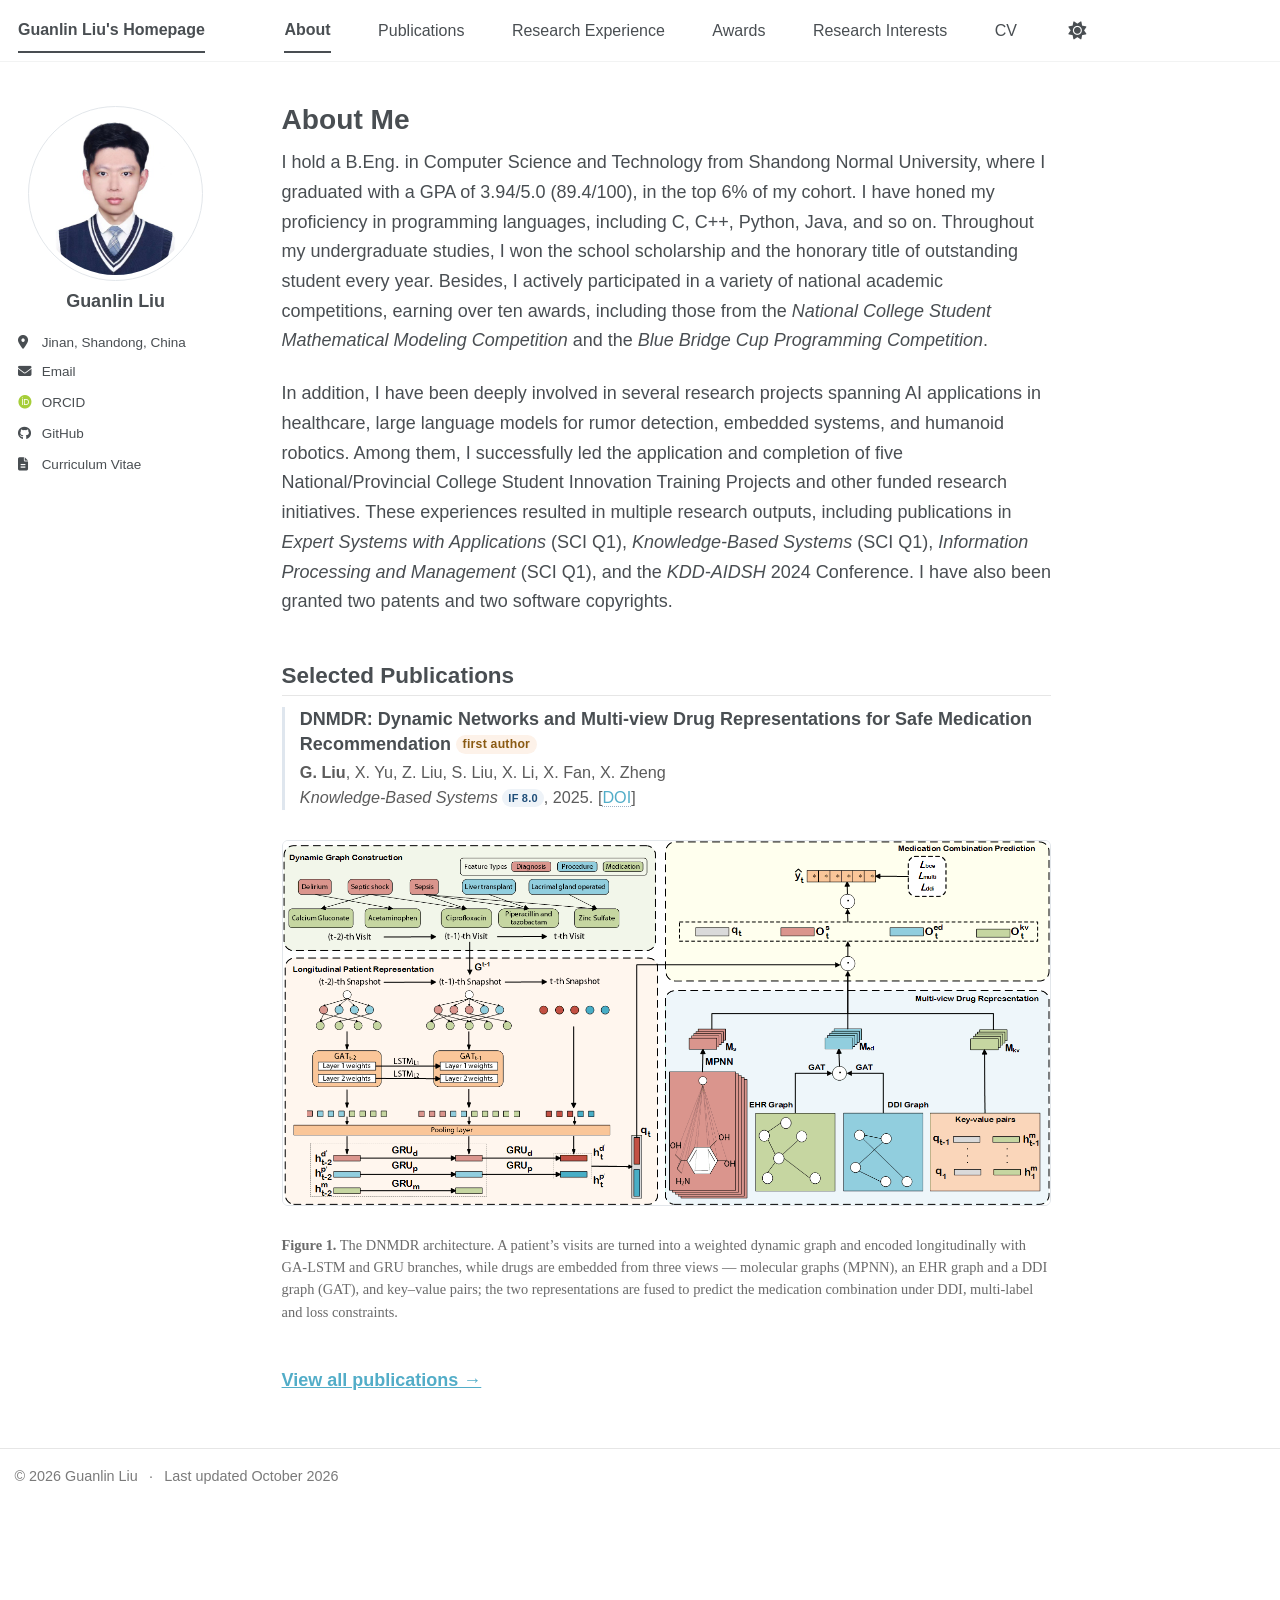
==== index.html @ dd977eb1 "Rebuild the research experience entries with a barred header, a model figure and a description" ====
<!DOCTYPE html>
<html lang="en" class="no-js">
<head>
<meta charset="utf-8">
<title>About Me</title>
<meta name="description" content="Guanlin Liu - machine learning for electronic health records and EEG-based brain-computer interfaces.">
<meta name="viewport" content="width=device-width, initial-scale=1.0">
<link rel="canonical" href="https://liuguanlin818.github.io/">
<meta property="og:locale" content="en-US">
<meta property="og:site_name" content="Guanlin Liu&#x27;s Homepage">
<meta property="og:title" content="About Me">
<meta property="og:url" content="https://liuguanlin818.github.io/">
<meta property="og:type" content="website">
<script>document.documentElement.className = document.documentElement.className.replace(/\bno-js\b/g, '') + ' js ';</script>
<link rel="stylesheet" href="assets/css/main.css">
<link rel="stylesheet" href="assets/css/fontawesome.css">
<link rel="stylesheet" href="assets/css/custom.css?v=1791995353">
<link rel="icon" href="images/favicon.svg" type="image/svg+xml">
</head>
<body>
<div class="masthead">
  <div class="masthead__inner-wrap">
    <div class="masthead__menu">
      <nav id="site-nav" class="greedy-nav">
        <button><span class="navicon"></span></button>
        <ul class="visible-links">
  <li class="masthead__menu-item masthead__menu-item--lg persist selected"><a href="index.html">Guanlin Liu&#x27;s Homepage</a></li>
  <li class="masthead__menu-item selected"><a href="index.html">About</a></li>
  <li class="masthead__menu-item"><a href="publications/index.html">Publications</a></li>
  <li class="masthead__menu-item"><a href="research/index.html">Research Experience</a></li>
  <li class="masthead__menu-item"><a href="awards/index.html">Awards</a></li>
  <li class="masthead__menu-item"><a href="research-interests/index.html">Research Interests</a></li>
  <li class="masthead__menu-item"><a href="cv/index.html">CV</a></li>
  <li id="theme-toggle" class="masthead__menu-item persist tail"><a role="button" aria-labelledby="theme-icon"><i id="theme-icon" class="fa-solid fa-sun" aria-hidden="true" title="toggle theme"></i></a></li>
        </ul>
        <ul class="hidden-links hidden"></ul>
      </nav>
    </div>
  </div>
</div>
<div id="main" role="main">
  <div class="sidebar sticky">
    <div itemscope itemtype="http://schema.org/Person">
      <div class="author__avatar">
        <img src="images/profile.jpg" class="author__avatar avatar--circle" alt="Guanlin Liu" fetchpriority="high" />
      </div>
      <div class="author__content">
        <h3 class="author__name">Guanlin Liu</h3>
        <p class="author__bio"></p>
      </div>
      <div class="author__urls-wrapper">
        <button class="btn btn--inverse">Contact</button>
        <ul class="author__urls social-icons">
          <li class="author__desktop"><i class="fas fa-fw fa-location-dot icon-pad-right" aria-hidden="true"></i>Jinan, Shandong, China</li>
          <li><a href="mailto:liuguanlin0@163.com"><i class="fas fa-fw fa-envelope icon-pad-right" aria-hidden="true"></i>Email</a></li>
          <li><a href="https://orcid.org/0009-0001-2721-5912"><i class="fab fa-fw fa-orcid icon-pad-right" aria-hidden="true"></i>ORCID</a></li>
          <li><a href="https://github.com/Liuguanlin818"><i class="fab fa-fw fa-github icon-pad-right" aria-hidden="true"></i>GitHub</a></li>
          <li><a href="cv/index.html"><i class="fas fa-fw fa-file-lines icon-pad-right" aria-hidden="true"></i>Curriculum Vitae</a></li>
        </ul>
      </div>
    </div>
  </div>
  <article class="page" itemscope itemtype="http://schema.org/CreativeWork">
    <meta itemprop="headline" content="About Me">
    <div class="page__inner-wrap">
      <header>
        <h1 class="page__title" itemprop="headline">About Me</h1>
      </header>
      <section class="page__content" itemprop="text">
<p>I hold a B.Eng. in Computer Science and Technology from Shandong Normal University, where I
graduated with a GPA of 3.94/5.0 (89.4/100), in the top 6% of my cohort. I have honed my proficiency
in programming languages, including C, C++, Python, Java, and so on. Throughout my undergraduate
studies, I won the school scholarship and the honorary title of outstanding student every year.
Besides, I actively participated in a variety of national academic competitions, earning over ten awards,
including those from the <em>National College Student Mathematical Modeling Competition</em> and the
<em>Blue Bridge Cup Programming Competition</em>.</p>

<p>In addition, I have been deeply involved in several research projects spanning AI applications
in healthcare, large language models for rumor detection, embedded systems, and humanoid robotics.
Among them, I successfully led the application and completion of five National/Provincial College
Student Innovation Training Projects and other funded research initiatives. These experiences resulted
in multiple research outputs, including publications in <em>Expert Systems with Applications</em> (SCI Q1),
<em>Knowledge-Based Systems</em> (SCI Q1), <em>Information Processing and Management</em> (SCI Q1), and
the <em>KDD-AIDSH</em> 2024 Conference. I have also been granted two patents and two software copyrights.</p>

<h2>Selected Publications</h2>
<div class="pub">
  <div class="pub__body">
    <div class="pub__title">DNMDR: Dynamic Networks and Multi-view Drug Representations for Safe Medication Recommendation <span class="badge-pill badge-pill--alt">first author</span></div>
    <div class="pub__authors"><strong>G. Liu</strong>, X. Yu, Z. Liu, S. Liu, X. Li, X. Fan, X. Zheng</div>
    <div class="pub__venue"><em>Knowledge-Based Systems</em> <span class="badge-pill">IF 8.0</span>, 2025. <span class="pub__links">[<a href="https://doi.org/10.1016/j.knosys.2025.114327">DOI</a>]</span></div>
  </div>
</div>
<figure class="pub-figure">
  <img src="images/DNMDR_model.png" alt="The DNMDR architecture: dynamic graph construction, longitudinal patient representation, multi-view drug representation and medication combination prediction" loading="lazy" />
  <figcaption><strong>Figure 1.</strong> The DNMDR architecture. A patient&rsquo;s visits are turned
  into a weighted dynamic graph and encoded longitudinally with GA-LSTM and GRU branches, while drugs
  are embedded from three views &mdash; molecular graphs (MPNN), an EHR graph and a DDI graph (GAT),
  and key&ndash;value pairs; the two representations are fused to predict the medication combination
  under DDI, multi-label and loss constraints.</figcaption>
</figure>

<p class="view-all"><a href="publications/index.html">View all publications &rarr;</a></p>

      </section>
    </div>
  </article>
</div>
<footer class="site-footer">
  <div class="site-footer__inner">
    <span>&copy; 2026 Guanlin Liu</span>
    <span class="site-footer__sep">&middot;</span>
    <span>Last updated October 2026</span>
  </div>
</footer>
<script>
/* Day / night toggle. The dark palette lives in main.css behind
   html[data-theme=dark]; this only flips the attribute and remembers the choice,
   mirroring what academicpages' main.min.js does (rewritten without jQuery). */
(function () {
  var KEY = 'theme';
  var mq = window.matchMedia ? window.matchMedia('(prefers-color-scheme: dark)') : null;

  function preferred() {
    var v = null;
    try { v = localStorage.getItem(KEY); } catch (e) {}
    if (v === 'dark' || v === 'light') { return v; }
    return (mq && mq.matches) ? 'dark' : 'light';
  }

  function apply(mode) {
    var dark = mode === 'dark';
    var root = document.documentElement;
    if (dark) { root.setAttribute('data-theme', 'dark'); }
    else { root.removeAttribute('data-theme'); }
    var icon = document.getElementById('theme-icon');
    if (icon) {
      icon.classList.toggle('fa-sun', !dark);
      icon.classList.toggle('fa-moon', dark);
    }
  }

  apply(preferred());

  var toggle = document.getElementById('theme-toggle');
  if (toggle) {
    toggle.addEventListener('click', function (e) {
      e.preventDefault();
      var next = document.documentElement.getAttribute('data-theme') === 'dark'
        ? 'light' : 'dark';
      try { localStorage.setItem(KEY, next); } catch (e) {}
      apply(next);
    });
  }
})();
</script>
</body>
</html>
---- assets/css/main.css ----
﻿:root{--global-base-color: #2f7f93;--global-bg-color: #fff;--global-footer-bg-color: #f2f3f3;--global-border-color: rgb(94.7843137255%, 95.0980392157%, 95.3333333333%);--global-dark-border-color: #bdc1c4;--global-code-background-color: #fafafa;--global-code-text-color: rgb(19.137254902%, 20.3921568627%, 21.3333333333%);--global-fig-caption-color: mix(#fff, rgb(28.7058823529%, 30.5882352941%, 32%), 25%);--global-link-color: #52adc8;--global-link-color-hover: mix(#000, #2f7f93, 25%);--global-link-color-visited: mix(#fff, #2f7f93, 25%);--global-masthead-link-color: rgb(28.7058823529%, 30.5882352941%, 32%);--global-masthead-link-color-hover: mix(#000, #7a8288, 25%);--global-text-color: rgb(28.7058823529%, 30.5882352941%, 32%);--global-text-color-light: rgb(73.9215686275%, 75.4901960784%, 76.6666666667%);--global-thead-color: rgb(94.7843137255%, 95.0980392157%, 95.3333333333%)}html[data-theme=dark]{--global-base-color: #0ea1c5;--global-bg-color: #474747;--global-footer-bg-color: #474747;--global-border-color: rgb(73.9215686275%, 75.4901960784%, 76.6666666667%);--global-dark-border-color: rgb(85.568627451%, 85.568627451%, 85.568627451%);--global-code-background-color: #fafafa;--global-code-text-color: rgb(19.137254902%, 20.3921568627%, 21.3333333333%);--global-fig-caption-color: rgb(73.9215686275%, 75.4901960784%, 76.6666666667%);--global-link-color: #0ea1c5;--global-link-color-hover: rgb(4.1176470588%, 47.3529411765%, 57.9411764706%);--global-link-color-visited: rgb(29.1176470588%, 72.3529411765%, 82.9411764706%);--global-masthead-link-color: #ffffff;--global-masthead-link-color-hover: #0ea1c5;--global-text-color: #ffffff;--global-text-color-light: #f3f3f3;--global-thead-color: rgb(92.7843137255%, 92.7843137255%, 92.7843137255%)}a:focus{outline:thin dotted #f89406;outline:5px auto #f89406;outline-offset:-2px}*,*:before,*:after{-moz-box-sizing:border-box;-webkit-box-sizing:border-box;box-sizing:border-box}html{box-sizing:border-box;background-color:var(--global-bg-color);font-size:16px}@media(min-width: 48em){html{font-size:18px}}html{-webkit-text-size-adjust:100%;-ms-text-size-adjust:100%}body{margin:0}::-moz-selection{color:#fff;background:#000}::selection{color:#fff;background:#000}article,aside,details,figcaption,figure,footer,header,hgroup,main,nav,section{display:block}audio,canvas,video{display:inline-block;*display:inline;*zoom:1}audio:not([controls]){display:none}a{color:var(--global-link-color)}a:hover,a:active{outline:0}sub,sup{position:relative;font-size:75%;line-height:0;vertical-align:baseline}sup{top:-0.5em}sub{bottom:-0.25em}img{max-width:100%;width:auto\9 ;height:auto;vertical-align:middle;border:0;-ms-interpolation-mode:bicubic}#map_canvas img,.google-maps img{max-width:none}button,input,select,textarea{margin:0;font-size:100%;vertical-align:middle}button,input{*overflow:visible;line-height:normal}button::-moz-focus-inner,input::-moz-focus-inner{padding:0;border:0}button,html input[type=button],input[type=reset],input[type=submit]{-webkit-appearance:button;cursor:pointer}label,select,button,input[type=button],input[type=reset],input[type=submit],input[type=radio],input[type=checkbox]{cursor:pointer}input[type=search]{box-sizing:content-box;-webkit-appearance:textfield}input[type=search]::-webkit-search-decoration,input[type=search]::-webkit-search-cancel-button{-webkit-appearance:none}textarea{overflow:auto;vertical-align:top}html{position:relative;min-height:100%;scroll-behavior:smooth}body{color:var(--global-text-color);background-color:var(--global-bg-color);margin:0;padding:70px 0 0;padding-bottom:9em;font-family:-apple-system,".SFNSText-Regular","San Francisco","Roboto","Segoe UI","Helvetica Neue","Lucida Grande",Arial,sans-serif;line-height:1.5}body.overflow--hidden{overflow:hidden}h1,h2,h3,h4,h5,h6{margin:2em 0 .5em;line-height:1.2;font-family:-apple-system,".SFNSText-Regular","San Francisco","Roboto","Segoe UI","Helvetica Neue","Lucida Grande",Arial,sans-serif;font-weight:bold}h1{margin-top:0;font-size:1.563em}h2{font-size:1.25em}h3{font-size:1em}h4{font-size:.75em}h5{font-size:.75em}h6{font-size:.75em}small,.small{font-size:.75em}p{margin-bottom:1.3em}u,ins{text-decoration:none;border-bottom:1px solid var(--global-text-color)}u a,ins a{color:inherit}del a{color:inherit}p,pre,blockquote,ul,ol,dl,figure,table,fieldset{orphans:3;widows:3}abbr[title],abbr[data-original-title]{text-decoration:none;cursor:help;border-bottom:1px dotted var(--global-text-color)}blockquote{margin:2em 1em 2em 0;padding-left:1em;padding-right:1em;font-style:italic;border-left:.25em solid var(--global-border-color)}blockquote cite{font-style:italic}blockquote cite:before{content:"—";padding-right:5px}a:hover,a:active{outline:0}tt,code,kbd,samp,pre{font-family:Monaco,Consolas,"Lucida Console",monospace}pre{overflow-x:auto}a>code,figcaption>code,li>code,p>code,td>code{color:var(--global-code-text-color);padding-top:.1rem;padding-bottom:.1rem;font-size:.75em;background:var(--global-code-background-color);border:1px solid var(--global-thead-color);border-radius:4px;box-shadow:0 1px 1px rgba(0,0,0,.125)}a>code:before,a>code:after,figcaption>code:before,figcaption>code:after,li>code:before,li>code:after,p>code:before,p>code:after,td>code:before,td>code:after{letter-spacing:-0.2em;content:" "}a>code{color:inherit}pre>code{color:var(--global-code-text-color)}hr{display:block;margin:1em 0;border:0;border-top:1px solid var(--global-border-color)}ul li,ol li{margin-bottom:.5em}li ul,li ol{margin-top:.5em}figure{display:-webkit-box;display:flex;-webkit-box-pack:justify;justify-content:space-between;-webkit-box-align:start;align-items:flex-start;flex-wrap:wrap;margin:2em 0}figure img,figure iframe,figure .fluid-width-video-wrapper{margin-bottom:1em}figure img{width:100%;border-radius:4px;-webkit-transition:all .2s ease-in-out;transition:all .2s ease-in-out}figure>a{display:block}@media(min-width: 37.5em){figure.half>a,figure.half>img{width:calc(50% - .5em)}}figure.half figcaption{width:100%}@media(min-width: 37.5em){figure.third>a,figure.third>img{width:calc(33.3333% - .5em)}}figure.third figcaption{width:100%}figcaption{margin-bottom:.5em;color:var(--global-fig-caption-color);font-family:Georgia,Times,serif;font-size:.75em}figcaption a{color:inherit;text-decoration:none;border-bottom:1px solid var(--global-border-color);-webkit-transition:all .2s ease-in-out;transition:all .2s ease-in-out}figcaption a:hover{color:#000;border-bottom-color:#000}svg:not(:root){overflow:hidden}nav ul{margin:0;padding:0}nav li{list-style:none}nav a{text-decoration:none}nav ul li,nav ol li{margin-bottom:0}nav li ul,nav li ol{margin-top:0}@-webkit-keyframes intro{0%{opacity:0}100%{opacity:1}}@keyframes intro{0%{opacity:0}100%{opacity:1}}b,i,strong,em,blockquote,p,q,span,figure,img,h1,h2,header,input,a,tr,td,form button,input[type=submit],.btn,#goog-wm-sb,.highlight,.archive__item-teaser{-webkit-transition:all .2s ease-in-out;transition:all .2s ease-in-out}@media print{.masthead,.toc,.page__share,.page__related,.ads,.page__footer{display:none}}.hidden{display:none;visibility:hidden}.load{display:none}.transparent{opacity:0}.visually-hidden,.screen-reader-text,.screen-reader-text span,.screen-reader-shortcut{position:absolute !important;clip:rect(1px, 1px, 1px, 1px);height:1px !important;width:1px !important;border:0 !important;overflow:hidden}body:hover .visually-hidden a,body:hover .visually-hidden input,body:hover .visually-hidden button{display:none !important}.screen-reader-text:focus,.screen-reader-shortcut:focus{clip:auto !important;height:auto !important;width:auto !important;display:block;font-size:1em;font-weight:bold;padding:15px 23px 14px;background:var(--global-text-color);z-index:100000;text-decoration:none;box-shadow:0 0 2px 2px rgba(0,0,0,.6)}.skip-link{position:fixed;z-index:20;margin:0;font-family:-apple-system,".SFNSText-Regular","San Francisco","Roboto","Segoe UI","Helvetica Neue","Lucida Grande",Arial,sans-serif;white-space:nowrap}.skip-link li{height:0;width:0;list-style:none}.text-left{text-align:left}.text-center{text-align:center}.text-right{text-align:right}.text-justify{text-align:justify}.text-nowrap{white-space:nowrap}.cf{clear:both}.wrapper:after{content:" ";display:block;clear:both}.wrapper{max-width:925px;margin-left:auto;margin-right:auto}.wordwrap{white-space:pre-wrap;white-space:-moz-pre-wrap;white-space:-pre-wrap;white-space:-o-pre-wrap;word-wrap:break-word}.align-left{display:block;margin-left:auto;margin-right:auto}@media(min-width: 37.5em){.align-left{float:left;margin-right:1em}}.align-right{display:block;margin-left:auto;margin-right:auto}@media(min-width: 37.5em){.align-right{float:right;margin-left:1em}}.align-center{display:block;margin-left:auto;margin-right:auto}@media(min-width: 57.8125em){.full{margin-right:-19.4915254237% !important}}.icon{display:inline-block;fill:currentColor;width:1em;height:1.1em;line-height:1;position:relative;top:-0.1em;vertical-align:middle}.icon-pad-right{padding-right:.5em;margin-right:.5em}.social-icons .fa{color:#000}.social-icons .fa-bluesky,.social-icons .fa-bluesky-square{color:#1184fe}.social-icons .fa-behance,.social-icons .fa-behance-square{color:#1769ff}.social-icons .fa-dribbble{color:#ea4c89}.social-icons .fa-facebook,.social-icons .fa-facebook-square{color:#3b5998}.social-icons .fa-flickr{color:#ff0084}.social-icons .fa-foursquare{color:#0072b1}.social-icons .fa-google-plus,.social-icons .fa-google-plus-square{color:#dd4b39}.social-icons .fa-instagram{color:#517fa4}.social-icons .fa-kaggle,.social-icons .fa-kaggle-square{color:#20c0ff}.social-icons .fa-lastfm,.social-icons .fa-lastfm-square{color:#d51007}.social-icons .fa-linkedin,.social-icons .fa-linkedin-square{color:#007bb6}.social-icons .fa-mastodon,.social-icons .fa-mastodon-square{color:#6364ff}.social-icons .ai-orcid,.social-icons .ai-orcid-square{color:#a6ce39}.social-icons .fa-pinterest,.social-icons .fa-pinterest-p,.social-icons .fa-pinterest-square{color:#cb2027}.social-icons .fa-rss,.social-icons .fa-rss-square{color:#fa9b39}.social-icons .fa-soundcloud{color:#f30}.social-icons .fa-stack-exchange,.social-icons .fa-stack-overflow{color:#fe7a15}.social-icons .fa-tumblr,.social-icons .fa-tumblr-square{color:#32506d}.social-icons .fa-twitter,.social-icons .fa-twitter-square{color:#55acee}.social-icons .fa-vimeo,.social-icons .fa-vimeo-square{color:#1ab7ea}.social-icons .fa-vine{color:#00bf8f}.social-icons .fa-youtube,.social-icons .fa-youtube-square,.social-icons .fa-youtube-play{color:#b00}.social-icons .fa-xing,.social-icons .fa-xing-square{color:#006567}.navicon{position:relative;display:inline-block;vertical-align:middle;width:28px;height:4px;background:var(--global-masthead-link-color);margin:auto;-webkit-transition:.3s;transition:.3s}.navicon:before,.navicon:after{content:"";position:absolute;left:0;width:28px;height:4px;background:var(--global-masthead-link-color);-webkit-transition:.3s;transition:.3s}.navicon:before{top:-8px}.navicon:after{bottom:-8px}.close .navicon{background:rgba(0,0,0,0)}.close .navicon:before,.close .navicon:after{-webkit-transform-origin:50% 50%;-ms-transform-origin:50% 50%;transform-origin:50% 50%;top:0;width:28px}.close .navicon:before{-webkit-transform:rotate3d(0, 0, 1, 45deg);transform:rotate3d(0, 0, 1, 45deg)}.close .navicon:after{-webkit-transform:rotate3d(0, 0, 1, -45deg);transform:rotate3d(0, 0, 1, -45deg)}@media(min-width: 57.8125em){.sticky{clear:both}.sticky::after{clear:both;content:"";display:table}.sticky{position:-webkit-sticky;position:sticky;top:2em}.sticky>*{display:block}}.well{min-height:20px;padding:19px;margin-bottom:20px;background-color:#f5f5f5;border:1px solid #e3e3e3;border-radius:4px;box-shadow:inset 0 1px 1px rgba(0,0,0,.05)}.show-modal{overflow:hidden;position:relative}.show-modal:before{position:absolute;content:"";top:0;left:0;width:100%;height:100%;z-index:999;background-color:rgba(255,255,255,.85)}.show-modal .modal{display:block}.modal{display:none;position:fixed;width:300px;top:50%;left:50%;margin-left:-150px;margin-top:-150px;min-height:0;z-index:9999;background:var(--global-text-color);border:1px solid var(--global-border-color);border-radius:4px;box-shadow:0 1px 1px rgba(0,0,0,.125)}.modal__title{margin:0;padding:.5em 1em}.modal__supporting-text{padding:0 1em .5em 1em}.modal__actions{padding:.5em 1em;border-top:1px solid var(--global-border-color)}.footnote{color:var(--global-text-color-light);text-decoration:none}.footnotes{color:var(--global-text-color-light)}.footnotes ol,.footnotes li,.footnotes p{margin-bottom:0;font-size:.75em}a.reversefootnote{color:var(--global-text-color-light);text-decoration:none}a.reversefootnote:hover{text-decoration:underline}.required{color:#ee5f5b;font-weight:bold}table{margin-bottom:1em;width:100%;font-family:-apple-system,".SFNSText-Regular","San Francisco","Roboto","Segoe UI","Helvetica Neue","Lucida Grande",Arial,sans-serif;font-size:.75em;border-collapse:collapse;border:1px solid var(--global-border-color)}table+table{margin-top:1em}thead{background-color:var(--global-border-color);border-bottom:1px solid var(--global-border-color)}th{padding:.5em;font-weight:bold;text-align:left;border-right:1px solid var(--global-border-color)}td{padding:.5em;border-bottom:1px solid var(--global-border-color);border-right:1px solid var(--global-border-color)}tr,td,th{vertical-align:middle}.btn,#goog-wm-sb{display:inline-block;margin-bottom:.25em;padding:.5em 1em;color:#fff !important;font-family:-apple-system,".SFNSText-Regular","San Francisco","Roboto","Segoe UI","Helvetica Neue","Lucida Grande",Arial,sans-serif;font-size:.75em;font-weight:bold;text-align:center;text-decoration:none;background-color:var(--global-base-color);border:0 !important;border-radius:4px;cursor:pointer}.btn:hover,#goog-wm-sb:hover{background-color:#333}.btn .icon,#goog-wm-sb .icon{margin-right:.5em}.btn .icon+.hidden,#goog-wm-sb .icon+.hidden{margin-left:-0.5em}.btn--block{display:block;width:100%}.btn--block+.btn--block{margin-top:.25em}.btn--inverse{color:var(--global-text-color-light) !important;border:1px solid var(--global-border-color) !important;background-color:var(--global-bg-color)}.btn--inverse:hover{color:#fff !important;border-color:var(--global-text-color-light)}.btn--light-outline{border:1px solid #fff !important;background-color:rgba(0,0,0,0)}.btn--info{background-color:#2f7f93}.btn--info:hover{background-color:hsl(192,51.5463917526%,30.431372549%)}.btn--warning{background-color:#f89406}.btn--warning:hover{background-color:rgb(77.8039215686%,46.431372549%,1.8823529412%)}.btn--success{background-color:#62c462}.btn--success:hover{background-color:hsl(120,33.3333333333%,46.1176470588%)}.btn--danger{background-color:#ee5f5b}.btn--danger:hover{background-color:rgb(74.6666666667%,29.8039215686%,28.5490196078%)}.btn--disabled{pointer-events:none;cursor:not-allowed;filter:alpha(opacity=65);box-shadow:none;opacity:.65}.btn--bluesky{background-color:#1184fe}.btn--bluesky:hover{background-color:rgb(5.3333333333%,41.4117647059%,79.6862745098%)}.btn--facebook{background-color:#3b5998}.btn--facebook:hover{background-color:rgb(18.5098039216%,27.9215686275%,47.6862745098%)}.btn--google-plus{background-color:#dd4b39}.btn--google-plus:hover{background-color:rgb(69.3333333333%,23.5294117647%,17.8823529412%)}.btn--linkedin{background-color:#007bb6}.btn--linkedin:hover{background-color:rgb(0%,38.5882352941%,57.0980392157%)}.btn--mastodon{background-color:#6364ff}.btn--mastodon:hover{background-color:rgb(31.0588235294%,31.3725490196%,80%)}.btn--twitter{background-color:#55acee}.btn--twitter:hover{background-color:rgb(26.6666666667%,53.9607843137%,74.6666666667%)}.btn--x-large{font-size:1.25em}.btn--large{font-size:1em}.btn--small{font-size:.6875em}.notice{margin:2em 0 !important;padding:1em;font-family:-apple-system,".SFNSText-Regular","San Francisco","Roboto","Segoe UI","Helvetica Neue","Lucida Grande",Arial,sans-serif;font-size:.75em !important;text-indent:initial;background-color:rgb(94.7843137255%,95.0980392157%,95.3333333333%);border-radius:4px;box-shadow:0 1px 1px rgba(122,130,136,.25);color:var(--global-code-text-color)}.notice h4{margin-top:0 !important;margin-bottom:.75em}.page__content .notice h4{margin-bottom:0;font-size:1em}.notice p:last-child{margin-bottom:0 !important}.notice h4+p{margin-top:0;padding-top:0}.notice a{color:#7a8288}.notice a:hover{color:rgb(28.7058823529%,30.5882352941%,32%)}.notice code{background-color:rgb(97.3921568627%,97.5490196078%,97.6666666667%)}.notice ul:last-child{margin-bottom:0}.notice--primary{margin:2em 0 !important;padding:1em;font-family:-apple-system,".SFNSText-Regular","San Francisco","Roboto","Segoe UI","Helvetica Neue","Lucida Grande",Arial,sans-serif;font-size:.75em !important;text-indent:initial;background-color:rgb(94.7843137255%,95.0980392157%,95.3333333333%);border-radius:4px;box-shadow:0 1px 1px rgba(122,130,136,.25);color:var(--global-code-text-color)}.notice--primary h4{margin-top:0 !important;margin-bottom:.75em}.page__content .notice--primary h4{margin-bottom:0;font-size:1em}.notice--primary p:last-child{margin-bottom:0 !important}.notice--primary h4+p{margin-top:0;padding-top:0}.notice--primary a{color:#7a8288}.notice--primary a:hover{color:rgb(28.7058823529%,30.5882352941%,32%)}.notice--primary code{background-color:rgb(97.3921568627%,97.5490196078%,97.6666666667%)}.notice--primary ul:last-child{margin-bottom:0}.notice--info{margin:2em 0 !important;padding:1em;font-family:-apple-system,".SFNSText-Regular","San Francisco","Roboto","Segoe UI","Helvetica Neue","Lucida Grande",Arial,sans-serif;font-size:.75em !important;text-indent:initial;background-color:hsl(192,31.6455696203%,93.8039215686%);border-radius:4px;box-shadow:0 1px 1px rgba(47,127,147,.25);color:var(--global-code-text-color)}.notice--info h4{margin-top:0 !important;margin-bottom:.75em}.page__content .notice--info h4{margin-bottom:0;font-size:1em}.notice--info p:last-child{margin-bottom:0 !important}.notice--info h4+p{margin-top:0;padding-top:0}.notice--info a{color:#2f7f93}.notice--info a:hover{color:hsl(192,51.5463917526%,22.8235294118%)}.notice--info code{background-color:hsl(192,31.6455696203%,96.9019607843%)}.notice--info ul:last-child{margin-bottom:0}.notice--warning{margin:2em 0 !important;padding:1em;font-family:-apple-system,".SFNSText-Regular","San Francisco","Roboto","Segoe UI","Helvetica Neue","Lucida Grande",Arial,sans-serif;font-size:.75em !important;text-indent:initial;background-color:hsl(35.2066115702,94.53125%,94.9803921569%);border-radius:4px;box-shadow:0 1px 1px rgba(248,148,6,.25);color:var(--global-code-text-color)}.notice--warning h4{margin-top:0 !important;margin-bottom:.75em}.page__content .notice--warning h4{margin-bottom:0;font-size:1em}.notice--warning p:last-child{margin-bottom:0 !important}.notice--warning h4+p{margin-top:0;padding-top:0}.notice--warning a{color:#f89406}.notice--warning a:hover{color:rgb(58.3529411765%,34.8235294118%,1.4117647059%)}.notice--warning code{background-color:hsl(35.2066115702,94.53125%,97.4901960784%)}.notice--warning ul:last-child{margin-bottom:0}.notice--success{margin:2em 0 !important;padding:1em;font-family:-apple-system,".SFNSText-Regular","San Francisco","Roboto","Segoe UI","Helvetica Neue","Lucida Grande",Arial,sans-serif;font-size:.75em !important;text-indent:initial;background-color:hsl(120,45.3703703704%,95.7647058824%);border-radius:4px;box-shadow:0 1px 1px rgba(98,196,98,.25);color:var(--global-code-text-color)}.notice--success h4{margin-top:0 !important;margin-bottom:.75em}.page__content .notice--success h4{margin-bottom:0;font-size:1em}.notice--success p:last-child{margin-bottom:0 !important}.notice--success h4+p{margin-top:0;padding-top:0}.notice--success a{color:#62c462}.notice--success a:hover{color:hsl(120,33.3333333333%,34.5882352941%)}.notice--success code{background-color:hsl(120,45.3703703704%,97.8823529412%)}.notice--success ul:last-child{margin-bottom:0}.notice--danger{margin:2em 0 !important;padding:1em;font-family:-apple-system,".SFNSText-Regular","San Francisco","Roboto","Segoe UI","Helvetica Neue","Lucida Grande",Arial,sans-serif;font-size:.75em !important;text-indent:initial;background-color:rgb(99.3333333333%,93.7254901961%,93.568627451%);border-radius:4px;box-shadow:0 1px 1px rgba(238,95,91,.25);color:var(--global-code-text-color)}.notice--danger h4{margin-top:0 !important;margin-bottom:.75em}.page__content .notice--danger h4{margin-bottom:0;font-size:1em}.notice--danger p:last-child{margin-bottom:0 !important}.notice--danger h4+p{margin-top:0;padding-top:0}.notice--danger a{color:#ee5f5b}.notice--danger a:hover{color:rgb(56%,22.3529411765%,21.4117647059%)}.notice--danger code{background-color:rgb(99.6666666667%,96.862745098%,96.7843137255%)}.notice--danger ul:last-child{margin-bottom:0}.masthead{position:fixed;background:var(--global-bg-color);height:fit-content;top:0;width:100%;-webkit-animation:intro .3s both;animation:intro .3s both;-webkit-animation-delay:.15s;animation-delay:.15s;z-index:20}.masthead::after{content:"";position:absolute;bottom:0;height:1px;background:var(--global-border-color);width:100%}.masthead__inner-wrap:after{content:" ";display:block;clear:both}.masthead__inner-wrap{max-width:925px;margin-left:auto;margin-right:auto;clear:both}.masthead__inner-wrap::after{clear:both;content:"";display:table}.masthead__inner-wrap{padding:.5em 1em;font-family:-apple-system,".SFNSText-Regular","San Francisco","Roboto","Segoe UI","Helvetica Neue","Lucida Grande",Arial,sans-serif}@media(min-width: 80em){.masthead__inner-wrap{max-width:1280px}}.masthead__inner-wrap nav{z-index:10}.masthead__inner-wrap a{text-decoration:none}.masthead__menu ul{margin:0;padding:0;clear:both;list-style-type:none}.masthead__menu-item{background-color:var(--global-bg-color);display:block;list-style-type:none;white-space:nowrap}.masthead__menu-item--lg{padding-right:2em;font-weight:700}.masthead__menu-item.selected a{color:var(--global-text-color);font-weight:700;border-bottom:2px solid var(--global-text-color);pointer-events:none;cursor:default}.masthead__menu-item.selected a:hover{color:var(--global-text-color);border-bottom:2px solid var(--global-text-color)}.breadcrumbs:after{content:" ";display:block;clear:both}.breadcrumbs{max-width:925px;margin-left:auto;margin-right:auto;clear:both}.breadcrumbs::after{clear:both;content:"";display:table}.breadcrumbs{margin-top:0;margin-bottom:0;padding-left:2em;padding-right:2em;font-family:-apple-system,".SFNSText-Regular","San Francisco","Roboto","Segoe UI","Helvetica Neue","Lucida Grande",Arial,sans-serif;-webkit-animation:intro .3s both;animation:intro .3s both;-webkit-animation-delay:.3s;animation-delay:.3s}@media(min-width: 57.8125em){.breadcrumbs{padding-left:1em;padding-right:1em}}@media(min-width: 80em){.breadcrumbs{max-width:1280px}}.breadcrumbs ol{padding:0;list-style:none;font-size:.75em}@media(min-width: 57.8125em){.breadcrumbs ol{width:83.0508474576%;float:right;margin-right:0}}@media(min-width: 80em){.breadcrumbs ol{padding-left:4.2372881356%}}.breadcrumbs li{display:inline}.breadcrumbs .current{font-weight:bold}.pagination{clear:both;width:100%;float:left;margin-left:0;margin-right:0;clear:both}.pagination::after{clear:both;content:"";display:table}.pagination{margin-top:1em;padding-top:1em}.pagination ul{margin:0;padding:0;list-style-type:none;font-family:-apple-system,".SFNSText-Regular","San Francisco","Roboto","Segoe UI","Helvetica Neue","Lucida Grande",Arial,sans-serif}.pagination li{display:block;float:left;margin-left:-1px}.pagination li a{margin-bottom:.25em;padding:.5em 1em;font-family:-apple-system,".SFNSText-Regular","San Francisco","Roboto","Segoe UI","Helvetica Neue","Lucida Grande",Arial,sans-serif;font-size:14px;font-weight:bold;line-height:1.5;text-align:center;text-decoration:none;color:var(--global-text-color-light);border:1px solid var(--global-border-color);border-radius:0}.pagination li a:hover{color:var(--global-link-color-hover)}.pagination li a.current{color:#fff;background:var(--global-base-color)}.pagination li a.disabled{color:var(--global-text-color-light);pointer-events:none;cursor:not-allowed}.pagination li:first-child{margin-left:0}.pagination li:first-child a{border-top-left-radius:4px;border-bottom-left-radius:4px}.pagination li:last-child a{border-top-right-radius:4px;border-bottom-right-radius:4px}.pagination--pager{display:block;padding:1em 2em;float:left;width:50%;font-family:-apple-system,".SFNSText-Regular","San Francisco","Roboto","Segoe UI","Helvetica Neue","Lucida Grande",Arial,sans-serif;font-size:1em;font-weight:bold;text-align:center;text-decoration:none;color:var(--global-text-color-light);border:1px solid var(--global-border-color);border-radius:4px}.pagination--pager:hover{color:var(--global-link-color-hover)}.pagination--pager:first-child{border-top-right-radius:0;border-bottom-right-radius:0}.pagination--pager:last-child{margin-left:-1px;border-top-left-radius:0;border-bottom-left-radius:0}.pagination--pager.disabled{color:var(--global-text-color-light);pointer-events:none;cursor:not-allowed}.page__content+.pagination,.page__meta+.pagination,.comment__date+.pagination,.page__share+.pagination,.page__comments+.pagination{margin-top:2em;padding-top:2em;border-top:1px solid var(--global-border-color)}.greedy-nav{position:relative;min-width:250px;background:var(--global-bg-color)}.greedy-nav a{display:block;margin:0 1rem;padding:.5rem 0;color:var(--global-masthead-link-color);text-decoration:none}.greedy-nav a:hover{color:var(--global-masthead-link-color-hover)}.greedy-nav button{position:absolute;height:2.5rem;right:0;padding:0 .5rem;border:0;outline:none;background-color:var(--global-bg-color);color:var(--global-text-color);cursor:pointer;z-index:100}.greedy-nav .visible-links{display:table}.greedy-nav .visible-links li{display:table-cell;vertical-align:middle}.greedy-nav .visible-links li:first-child{font-weight:bold;text-wrap:wrap}.greedy-nav .visible-links li:first-child a{margin-left:0}.greedy-nav .visible-links li:last-child a{margin-right:0}.greedy-nav .visible-links #theme-toggle a{width:25px;display:flex;justify-content:center;cursor:pointer}.greedy-nav .visible-links a{position:relative}.greedy-nav .visible-links a:before{content:"";position:absolute;left:0;bottom:0;height:4px;background:var(--global-border-color);width:100%;-webkit-transition:all .2s ease-in-out;transition:all .2s ease-in-out;-webkit-transform:scaleX(0);-ms-transform:scaleX(0);transform:scaleX(0)}.greedy-nav .visible-links a:hover:before{-webkit-transform:scaleX(1);-ms-transform:scaleX(1);transform:scaleX(1)}.greedy-nav .hidden-links{position:absolute;top:100%;right:0;margin-top:15px;padding:5px;border:1px solid var(--global-border-color);border-radius:4px;background:var(--global-bg-color);box-shadow:0 0 10px rgba(0,0,0,.25)}.greedy-nav .hidden-links a{margin:0;padding:10px 20px;font-size:1em}.greedy-nav .hidden-links a:hover{color:var(--global-masthead-link-color-hover);background:var(--global-border-color)}.greedy-nav .hidden-links:before{content:"";position:absolute;top:-11px;right:10px;width:0;border-style:solid;border-width:0 10px 10px;border-color:var(--global-border-color) rgba(0,0,0,0);display:block;z-index:0}.greedy-nav .hidden-links:after{content:"";position:absolute;top:-10px;right:10px;width:0;border-style:solid;border-width:0 10px 10px;border-color:var(--global-bg-color) rgba(0,0,0,0);display:block;z-index:1}.greedy-nav .hidden-links li{display:block;border-bottom:1px solid var(--global-border-color)}.greedy-nav .hidden-links li:last-child{border-bottom:none}.nav__list{font-size:1.25rem}.nav__list ul{margin-bottom:1em}.nav__list a{display:block;padding:.125em 0;color:inherit}.nav__list a:hover{text-decoration:underline}.nav__list .active{margin-left:-0.5em;padding-left:.5em;padding-right:.5em;color:#fff;font-weight:bold;background:var(--global-base-color);border-radius:4px}.nav__list .active:hover{color:#fff}.nav__title{margin:0;padding:.5rem 1rem;font-family:-apple-system,".SFNSText-Regular","San Francisco","Roboto","Segoe UI","Helvetica Neue","Lucida Grande",Arial,sans-serif;font-size:1em;font-weight:bold}.nav__sub-title{display:block;margin:.5rem 0;padding:.5rem 0;font-family:-apple-system,".SFNSText-Regular","San Francisco","Roboto","Segoe UI","Helvetica Neue","Lucida Grande",Arial,sans-serif;font-size:.75em;font-weight:bold;text-transform:uppercase;border-bottom:1px solid var(--global-border-color)}.toc{font-family:-apple-system,".SFNSText-Regular","San Francisco","Roboto","Segoe UI","Helvetica Neue","Lucida Grande",Arial,sans-serif;color:var(--global-text-color-light);text-transform:uppercase;letter-spacing:1px;background-color:#fff;border:1px solid var(--global-border-color);border-radius:4px;box-shadow:0 1px 1px rgba(0,0,0,.125)}.toc .nav__title{color:#fff;font-size:.75em;background:var(--global-base-color);border-top-left-radius:4px;border-top-right-radius:4px}.toc__menu{margin:0;padding:0;width:100%;list-style:none;font-size:.8rem}.toc__menu a{display:block;padding:.5rem 1rem;color:var(--global-code-text-color);font-size:.6875em;font-weight:bold;line-height:1.5;border-bottom:1px solid var(--global-border-color);text-decoration-line:none !important}.toc__menu a:hover{color:#000;background:var(--global-link-color-hover)}.toc__menu>li:last-child a{border-bottom:none}.toc__menu li ul>li a{padding-left:2rem;font-weight:normal}.toc__menu li>ul li{display:none}@media(min-width: 48em){.toc__menu li>ul li{display:block}}.page__footer{clear:both}.page__footer::after{clear:both;content:"";display:table}.page__footer{background-color:var(--global-footer-bg-color);color:var(--global-text-color-light);float:left;margin-left:0;margin-right:0;margin-top:3em;width:100%;clear:both;height:auto;position:fixed;bottom:0;-webkit-animation:intro .3s both;animation:intro .3s both;-webkit-animation-delay:.45s;animation-delay:.45s;border-top:1px solid var(--global-dark-border-color)}.page__footer footer{clear:both}.page__footer footer::after{clear:both;content:"";display:table}.page__footer footer{margin-left:auto;margin-right:auto;margin-top:1em;max-width:100%;padding:0 1em 1em}@media(min-width: 80em){.page__footer footer{max-width:1280px}}.page__footer a{color:inherit;text-decoration:none}.page__footer a:hover{text-decoration:underline}.page__footer .fas,.page__footer .fab,.page__footer .far,.page__footer .fal{color:var(--global-text-color-light)}@media screen and (max-width: 768px){.page__footer{position:relative;bottom:auto}}.page__footer-copyright{font-family:-apple-system,".SFNSText-Regular","San Francisco","Roboto","Segoe UI","Helvetica Neue","Lucida Grande",Arial,sans-serif;font-size:.6875em}.page__footer-follow ul{margin:0;padding:0;list-style-type:none}.page__footer-follow li{display:inline-block;padding-top:5px;padding-bottom:5px;font-family:-apple-system,".SFNSText-Regular","San Francisco","Roboto","Segoe UI","Helvetica Neue","Lucida Grande",Arial,sans-serif;font-size:.75em;text-transform:uppercase}.page__footer-follow li+li:before{content:"";padding-right:5px}.page__footer-follow a{padding-right:10px;font-weight:bold}.page__footer-follow .social-icons a{white-space:nowrap}div.highlighter-rouge,figure.highlight{position:relative;margin-bottom:1em;padding:1em;border:1px solid var(--global-border-color);border-radius:4px;background-color:var(--global-code-background-color);box-shadow:0 1px 1px rgba(0,0,0,.125);font-size:1.25em}div.highlighter-rouge:before,figure.highlight:before{position:absolute;top:0;right:0;padding:.5em;background-color:rgb(94.7843137255%,95.0980392157%,95.3333333333%);content:"";font-family:"Font Awesome 6 Free" !important;font-size:.75em;line-height:1;text-transform:none;speak:none}div.highlighter-rouge .highlight,figure.highlight .highlight{margin:0;font-family:Monaco,Consolas,"Lucida Console",monospace;font-size:.75em;line-height:1.8}.highlight table td{padding:5px}.highlight table pre{margin:0}.highlight .c{color:#93a1a1}.highlight .err{color:#586e75}.highlight .g{color:#586e75}.highlight .k{color:#859900}.highlight .l{color:#586e75}.highlight .n{color:#586e75}.highlight .o{color:#859900}.highlight .x{color:#cb4b16}.highlight .p{color:#586e75}.highlight .cm{color:#93a1a1}.highlight .cp{color:#859900}.highlight .c1{color:#93a1a1}.highlight .cs{color:#859900}.highlight .gd{color:#2aa198}.highlight .ge{color:#586e75;font-style:italic}.highlight .gr{color:#dc322f}.highlight .gh{color:#cb4b16}.highlight .gi{color:#859900}.highlight .go{color:#586e75}.highlight .gp{color:#586e75}.highlight .gs{color:#586e75;font-weight:bold}.highlight .gu{color:#cb4b16}.highlight .gt{color:#586e75}.highlight .kc{color:#cb4b16}.highlight .kd{color:#22b3eb}.highlight .kn{color:#859900}.highlight .kp{color:#859900}.highlight .kr{color:#22b3eb}.highlight .kt{color:#dc322f}.highlight .ld{color:#586e75}.highlight .m{color:#2aa198}.highlight .s{color:#2aa198}.highlight .na{color:#586e75}.highlight .nb{color:#b58900}.highlight .nc{color:#22b3eb}.highlight .no{color:#cb4b16}.highlight .nd{color:#22b3eb}.highlight .ni{color:#cb4b16}.highlight .ne{color:#cb4b16}.highlight .nf{color:#22b3eb}.highlight .nl{color:#586e75}.highlight .nn{color:#586e75}.highlight .nx{color:#586e75}.highlight .py{color:#586e75}.highlight .nt{color:#22b3eb}.highlight .nv{color:#22b3eb}.highlight .ow{color:#859900}.highlight .w{color:#586e75}.highlight .mf{color:#2aa198}.highlight .mh{color:#2aa198}.highlight .mi{color:#2aa198}.highlight .mo{color:#2aa198}.highlight .sb{color:#93a1a1}.highlight .sc{color:#2aa198}.highlight .sd{color:#586e75}.highlight .s2{color:#2aa198}.highlight .se{color:#cb4b16}.highlight .sh{color:#586e75}.highlight .si{color:#2aa198}.highlight .sx{color:#2aa198}.highlight .sr{color:#dc322f}.highlight .s1{color:#2aa198}.highlight .ss{color:#2aa198}.highlight .bp{color:#22b3eb}.highlight .vc{color:#22b3eb}.highlight .vg{color:#22b3eb}.highlight .vi{color:#22b3eb}.highlight .il{color:#2aa198}form{margin:0 0 5px 0}form fieldset{margin-bottom:5px;padding:0;border-width:0}form legend{display:block;width:100%;margin-bottom:10px;*margin-left:-7px;padding:0;color:var(--global-text-color);border:0;border-bottom:1px solid #ccc;white-space:normal}form p{margin-bottom:5px/2}form ul{list-style-type:none;margin:0 0 5px 0;padding:0}form br{display:none}label,input,button,select,textarea{vertical-align:baseline;*vertical-align:middle}input,button,select,textarea{box-sizing:border-box;font-family:-apple-system,".SFNSText-Regular","San Francisco","Roboto","Segoe UI","Helvetica Neue","Lucida Grande",Arial,sans-serif}label{display:block;margin-bottom:.25em;color:var(--global-text-color);cursor:pointer}label small{font-size:.75em}label input,label textarea,label select{display:block}input,textarea,select{display:inline-block;width:100%;padding:.25em;margin-bottom:.5em;color:var(--global-text-color);background-color:#fff;border:1px solid #ccc;border-radius:4px;box-shadow:0 1px 1px rgba(0,0,0,.125)}input:hover,textarea:hover,select:hover{border-color:var(--global-base-color)}.input-mini{width:60px}.input-small{width:90px}input[type=image],input[type=checkbox],input[type=radio]{width:auto;height:auto;padding:0;margin:3px 0;*margin-top:0;line-height:normal;cursor:pointer;border-radius:0;border:0 \9 }input[type=checkbox],input[type=radio]{box-sizing:border-box;padding:0;*width:13px;*height:13px}input[type=image]{border:0;box-shadow:none}input[type=file]{width:auto;padding:initial;line-height:initial;border:initial;background-color:rgba(0,0,0,0);background-color:initial;box-shadow:none}input[type=button],input[type=reset],input[type=submit]{width:auto;height:auto;cursor:pointer;*overflow:visible}select,input[type=file]{*margin-top:4px}select{width:auto;background-color:#fff}select[multiple],select[size]{height:auto}textarea{resize:vertical;height:auto;overflow:auto;vertical-align:top}input[type=hidden]{display:none}.form{position:relative}.radio,.checkbox{padding-left:18px;font-weight:normal}.radio input[type=radio],.checkbox input[type=checkbox]{float:left;margin-left:-18px}.radio.inline,.checkbox.inline{display:inline-block;padding-top:5px;margin-bottom:0;vertical-align:middle}.radio.inline+.radio.inline,.checkbox.inline+.checkbox.inline{margin-left:10px}input[disabled],select[disabled],textarea[disabled],input[readonly],select[readonly],textarea[readonly]{opacity:.5;cursor:not-allowed}input:focus,textarea:focus{border-color:var(--global-border-color);outline:0;outline:thin dotted \9 }input[type=file]:focus,input[type=radio]:focus,input[type=checkbox]:focus,select:focus{box-shadow:none}.help-block,.help-inline{color:#2f7f93}.help-block{display:block;margin-bottom:1em;line-height:1em}.help-inline{display:inline-block;vertical-align:middle;padding-left:5px}.form-inline input,.form-inline textarea,.form-inline select{display:inline-block;margin-bottom:0}.form-inline label{display:inline-block}.form-inline .radio,.form-inline .checkbox,.form-inline .radio{padding-left:0;margin-bottom:0;vertical-align:middle}.form-inline .radio input[type=radio],.form-inline .checkbox input[type=checkbox]{float:left;margin-left:0;margin-right:3px}.form-search input,.form-search textarea,.form-search select{display:inline-block;margin-bottom:0}.form-search .search-query{padding-left:14px;padding-right:14px;margin-bottom:0;border-radius:14px}.form-search label{display:inline-block}.form-search .radio,.form-search .checkbox,.form-inline .radio{padding-left:0;margin-bottom:0;vertical-align:middle}.form-search .radio input[type=radio],.form-search .checkbox input[type=checkbox]{float:left;margin-left:0;margin-right:3px}.form--loading:before{content:""}.form--loading .form__spinner{display:block}.form:before{position:absolute;top:0;left:0;width:100%;height:100%;background-color:rgba(255,255,255,.7);z-index:10}.form__spinner{display:none;position:absolute;top:50%;left:50%;z-index:11}#goog-fixurl ul{list-style:none;margin-left:0;padding-left:0}#goog-fixurl ul li{list-style-type:none}#goog-wm-qt{width:auto;margin-right:10px;margin-bottom:20px;padding:8px 20px;display:inline-block;font-size:.75em;background-color:#fff;color:#000;border-width:2px !important;border-style:solid !important;border-color:hsl(0,0%,50%);border-radius:4px}#main:after{content:" ";display:block;clear:both}#main{max-width:925px;margin-left:auto;margin-right:auto;clear:both}#main::after{clear:both;content:"";display:table}#main{margin-top:2em;padding-left:1em;padding-right:1em;animation:intro .3s both;animation-delay:.35s}@media(min-width: 80em){#main{max-width:1280px}}@media(min-width: 57.8125em){.page{width:83.0508474576%;float:right;margin-right:0;padding-left:4.2372881356%;padding-right:16.9491525424%}}.page .page__inner-wrap{clear:both;width:100%;float:left;margin-left:0;margin-right:0}.page .page__inner-wrap .page__content,.page .page__inner-wrap .page__meta,.page .page__inner-wrap .comment__date,.page .page__inner-wrap .page__share{clear:both;width:100%;float:left;margin-left:0;margin-right:0}.page__title{margin-top:0;line-height:1}.page__title+.page__meta,.page__title+.comment__date{margin-top:-0.5em}.page__lead{font-family:-apple-system,".SFNSText-Regular","San Francisco","Roboto","Segoe UI","Helvetica Neue","Lucida Grande",Arial,sans-serif;font-size:1.25em}.page__content h2{padding-bottom:.5em;border-bottom:1px solid var(--global-border-color)}.page__content p,.page__content li,.page__content dl{font-size:1em}.page__content p{margin:0 0 1.3em}.page__content a{text-decoration:underline}.page__content a:hover{text-decoration:underline}.page__content a:hover img{box-shadow:0 0 10px rgba(0,0,0,.25)}.page__content dt{margin-top:1em;font-family:-apple-system,".SFNSText-Regular","San Francisco","Roboto","Segoe UI","Helvetica Neue","Lucida Grande",Arial,sans-serif;font-weight:bold}.page__content dd{margin-left:1em;font-family:-apple-system,".SFNSText-Regular","San Francisco","Roboto","Segoe UI","Helvetica Neue","Lucida Grande",Arial,sans-serif;font-size:.75em}.page__content .small{font-size:.75em}.page__content blockquote+.small{margin-top:-1.5em;padding-left:1.25rem}.page__hero{position:relative;margin-bottom:2em;clear:both}.page__hero::after{clear:both;content:"";display:table}.page__hero{animation:intro .3s both;animation-delay:.25s}.page__hero--overlay{position:relative;margin-bottom:2em;padding:3em 0;clear:both}.page__hero--overlay::after{clear:both;content:"";display:table}.page__hero--overlay{background-size:cover;background-repeat:no-repeat;background-position:center;animation:intro .3s both;animation-delay:.25s}.page__hero--overlay a{color:#fff}.page__hero--overlay .wrapper{padding-left:1em;padding-right:1em}@media(min-width: 80em){.page__hero--overlay .wrapper{max-width:1280px}}.page__hero--overlay .page__title,.page__hero--overlay .page__meta,.page__hero--overlay .comment__date,.page__hero--overlay .page__lead,.page__hero--overlay .btn,.page__hero--overlay #goog-wm-sb{color:#fff;text-shadow:1px 1px 4px rgba(0,0,0,.5)}.page__hero--overlay .page__lead{max-width:768px}.page__hero--overlay .page__title{font-size:1.953em}@media(min-width: 37.5em){.page__hero--overlay .page__title{font-size:2.441em}}.page__hero-image{width:100%;height:auto;-ms-interpolation-mode:bicubic}.page__hero-caption{position:absolute;bottom:0;right:0;margin:0 auto;padding:2px 5px;color:#fff;font-family:Georgia,Times,serif;font-size:.6875em;background:#000;text-align:right;z-index:5;opacity:.5;border-radius:4px 0 4px 0}@media(min-width: 57.8125em){.page__hero-caption{padding:5px 10px}}.page__hero-caption a{color:#fff;text-decoration:none}.page__share{margin-top:2em;padding-top:1em;border-top:1px solid var(--global-border-color)}@media(max-width: 37.5em){.page__share .btn span,.page__share #goog-wm-sb span{border:0;clip:rect(0 0 0 0);height:1px;margin:-1px;overflow:hidden;padding:0;position:absolute;width:1px}}.page__share-title{margin-bottom:10px;font-size:.75em;text-transform:uppercase}.page__meta,.comment__date{margin-top:2em;color:var(--global-text-color-light);font-family:-apple-system,".SFNSText-Regular","San Francisco","Roboto","Segoe UI","Helvetica Neue","Lucida Grande",Arial,sans-serif;font-size:.75em}.page__meta p,.comment__date p{margin:0}.page__meta a,.comment__date a{color:inherit}.page__meta-title{margin-bottom:10px;font-size:.75em;text-transform:uppercase}.page__taxonomy .sep{display:none}.page__taxonomy strong{margin-right:10px}.page__taxonomy-item{display:inline-block;margin-right:5px;margin-bottom:8px;padding:5px 10px;text-decoration:none;border:1px solid var(--global-border-color);border-radius:4px}.page__taxonomy-item:hover{text-decoration:none;color:var(--global-link-color-hover)}.page__comments{clear:both;width:100%;float:left;margin-left:0;margin-right:0}.page__comments-title{margin-top:2rem;margin-bottom:10px;padding-top:2rem;font-size:.75em;border-top:1px solid var(--global-border-color);text-transform:uppercase}.page__comments-form{padding:1em;background:var(--global-border-color);transition:all .2s ease-in-out}.page__comments-form.disabled input,.page__comments-form.disabled button,.page__comments-form.disabled textarea,.page__comments-form.disabled label{pointer-events:none;cursor:not-allowed;filter:alpha(opacity=65);box-shadow:none;opacity:.65}.comment{clear:both}.comment::after{clear:both;content:"";display:table}.comment{margin:1em 0}.comment:not(:last-child){border-bottom:1px solid var(--global-border-color)}.comment__avatar-wrapper{float:left;width:60px;height:60px}@media(min-width: 57.8125em){.comment__avatar-wrapper{width:100px;height:100px}}.comment__avatar{width:40px;height:40px;border-radius:50%}@media(min-width: 57.8125em){.comment__avatar{width:80px;height:80px;padding:5px;border:1px solid var(--global-border-color)}}.comment__content-wrapper{float:right;width:calc(100% - 60px)}@media(min-width: 57.8125em){.comment__content-wrapper{width:calc(100% - 100px)}}.comment__author{margin:0}.comment__author a{text-decoration:none}.comment__date{margin:0}.comment__date a{text-decoration:none}.page__related{margin-top:2em;padding-top:1em;border-top:1px solid var(--global-border-color);clear:both}.page__related::after{clear:both;content:"";display:table}.page__related{float:left}@media(min-width: 57.8125em){.page__related{margin-left:21.186440678%}}.page__related a{color:inherit;text-decoration:none}.page__related-title{margin-bottom:10px;font-size:.75em;text-transform:uppercase}.archive{margin-bottom:2em}@media(min-width: 48em){.archive{width:100%;float:left;margin-left:0;margin-right:0}}@media(min-width: 57.8125em){.archive{width:83.0508474576%;float:right;margin-right:0;padding-left:4.2372881356%}}.archive a{text-decoration:underline}.archive a:hover{text-decoration:underline}.archive a:hover img{box-shadow:0 0 10px rgba(0,0,0,.25)}.archive__subtitle{margin:1.414em 0 0;padding-bottom:.5em;font-size:1em;color:var(--global-text-color-light);border-bottom:1px solid var(--global-border-color)}.archive__subtitle+.list__item .archive__item-title{margin-top:.5em}.archive__item-title{margin-bottom:.25em;font-family:-apple-system,".SFNSText-Regular","San Francisco","Roboto","Segoe UI","Helvetica Neue","Lucida Grande",Arial,sans-serif}.archive__item-title a+a{opacity:.5}.page__content .archive__item-title{margin-top:1em;border-bottom:none}.archive__item-excerpt{margin-top:0;font-size:.75em}.archive__item-excerpt+p{text-indent:0}.archive__item-teaser{border-radius:4px;overflow:hidden}.archive__item-teaser img{width:100%}.archive__item:hover .archive__item-teaser{box-shadow:0 0 10px rgba(0,0,0,.25)}.archive__item:hover .archive__item-title{text-decoration:underline}@media(min-width: 48em){.list__item{padding-right:auto}}@media(min-width: 57.8125em){.list__item{padding-right:auto}}@media(min-width: 80em){.list__item{padding-right:auto}}.list__item .page__meta,.list__item .comment__date{margin:0 0 4px}.grid__item{margin-bottom:2em}.grid__item .page__meta,.grid__item .comment__date{margin:0 0 4px}.grid__item .archive__item-title{margin-top:.5em;font-size:1em}.grid__item .archive__item-excerpt{display:none}@media(min-width: 37.5em){.grid__item{width:48.9795918367%;float:left}.grid__item:nth-child(2n+1){margin-left:0;margin-right:-100%;clear:both;margin-left:0}.grid__item:nth-child(2n+2){margin-left:51.0204081633%;margin-right:-100%;clear:none}.grid__item .archive__item-teaser{max-height:200px}}@media(min-width: 48em){.grid__item{margin-left:0;margin-right:0;width:23.4693877551%;float:left}.grid__item:nth-child(4n+1){margin-left:0;margin-right:-100%;clear:both;margin-left:0}.grid__item:nth-child(4n+2){margin-left:25.5102040816%;margin-right:-100%;clear:none}.grid__item:nth-child(4n+3){margin-left:51.0204081633%;margin-right:-100%;clear:none}.grid__item:nth-child(4n+4){margin-left:76.5306122449%;margin-right:-100%;clear:none}.grid__item .archive__item-teaser{max-height:120px}.grid__item .archive__item-excerpt{display:block;font-size:.75em}}.feature__wrapper{clear:both}.feature__wrapper::after{clear:both;content:"";display:table}.feature__wrapper{margin-bottom:2em;border-bottom:1px solid var(--global-border-color)}.feature__item{margin-bottom:2em;font-size:1.25rem}@media(min-width: 37.5em){.feature__item{margin-bottom:0;width:32.2033898305%;float:left}.feature__item:nth-child(3n+1){margin-left:0;margin-right:-100%;clear:both;margin-left:0}.feature__item:nth-child(3n+2){margin-left:33.8983050847%;margin-right:-100%;clear:none}.feature__item:nth-child(3n+3){margin-left:67.7966101695%;margin-right:-100%;clear:none}.feature__item .feature__item-teaser{max-height:200px;overflow:hidden}}.feature__item--left{clear:both;width:100%;float:left;margin-left:0;margin-right:0;font-size:1.25rem}.feature__item--left .archive__item-teaser{margin-bottom:2em}@media(min-width: 37.5em){.feature__item--left .archive__item-teaser{width:40.6779661017%;float:left;margin-right:1.6949152542%}.feature__item--left .archive__item-body{width:57.6271186441%;float:right;margin-right:0;padding-left:4.2372881356%;padding-right:8.4745762712%}}.feature__item--right{clear:both;width:100%;float:left;margin-left:0;margin-right:0;font-size:1.25rem}.feature__item--right .archive__item-teaser{margin-bottom:2em}@media(min-width: 37.5em){.feature__item--right{text-align:right}.feature__item--right .archive__item-teaser{width:40.6779661017%;float:right;margin-left:1.6949152542%}.feature__item--right .archive__item-body{width:57.6271186441%;float:left;margin-left:0;padding-left:4.2372881356%;padding-right:8.4745762712%}}.feature__item--center{clear:both;width:100%;float:left;margin-left:0;margin-right:0;font-size:1.25rem}.feature__item--center .archive__item-teaser{margin-bottom:2em}@media(min-width: 37.5em){.feature__item--center{text-align:center}.feature__item--center .archive__item-teaser{margin:0 auto;width:40.6779661017%}.feature__item--center .archive__item-body{margin:0 auto;width:57.6271186441%}}.sidebar{-webkit-transform:translate3d(0, 0, 0);transform:translate3d(0, 0, 0);clear:both}.sidebar::after{clear:both;content:"";display:table}.sidebar{margin-bottom:1em}@media(orientation: portrait){.sidebar{margin-top:1em}}@media screen and (min-width: 1024px){.sidebar{height:100vh;overflow-y:auto;position:fixed;padding-top:70px}}@media(min-width: 57.8125em){.sidebar{width:15.2542372881%;float:left;margin-right:1.6949152542%;opacity:1;-webkit-transition:opacity .2s ease-in-out;transition:opacity .2s ease-in-out}.sidebar:hover{opacity:1}}@media(min-width: 80em){.sidebar{max-width:250px;padding-right:0}}.sidebar h2,.sidebar h3,.sidebar h4,.sidebar h5,.sidebar h6{margin-bottom:0;font-family:-apple-system,".SFNSText-Regular","San Francisco","Roboto","Segoe UI","Helvetica Neue","Lucida Grande",Arial,sans-serif}.sidebar h3,.sidebar h4{font-size:1em}.sidebar p,.sidebar li{font-family:-apple-system,".SFNSText-Regular","San Francisco","Roboto","Segoe UI","Helvetica Neue","Lucida Grande",Arial,sans-serif;font-size:.75em;line-height:1.5}.sidebar img{width:100%}.sidebar__right{margin-bottom:1em}@media(min-width: 57.8125em){.sidebar__right{position:relative;float:right;width:auto;margin-left:2.5423728814%;z-index:10}}@media(min-width: 80em){.sidebar__right{width:auto}}.toc{background-color:var(--global-bg-color);border:1px solid var(--global-border-color);border-radius:4px;box-shadow:0 1px 1px rgba(0,0,0,.125);padding:1em}.toc .nav__title{color:var(--global-text-color);font-size:.75em;background:rgba(0,0,0,0);border:0;padding:0}.toc .toc__menu{margin:0;padding:0;width:100%;list-style:none;font-size:.75em}.toc .toc__menu a{display:block;padding:.25rem 0;color:var(--global-text-color);font-size:.6875em;font-weight:normal;line-height:1.5;border-bottom:0}.toc .toc__menu a:hover{text-decoration:underline}.toc .toc__menu>li>a{font-weight:bold}.toc .toc__menu li ul>li a{padding-left:1rem;font-weight:normal}.toc .toc__menu li ul li ul>li a{padding-left:2rem}.toc .toc__menu li ul li ul li ul>li a{padding-left:3rem}.author__avatar{display:table-cell;vertical-align:top;width:36px}@media(min-width: 57.8125em){.author__avatar{display:block;width:auto;height:auto}}.author__avatar img{max-width:175px;border-radius:50%}@media(min-width: 57.8125em){.author__avatar img{padding:5px;border:1px solid var(--global-border-color)}}.author__content{display:table-cell;vertical-align:top;padding-left:15px;padding-right:25px;line-height:1}@media(min-width: 57.8125em){.author__content{display:block;width:100%;padding-left:0;padding-right:0}}.author__name{margin:0}@media(min-width: 57.8125em){.author__name{margin-top:10px;margin-bottom:10px}}.sidebar .author__name{font-family:-apple-system,".SFNSText-Regular","San Francisco","Roboto","Segoe UI","Helvetica Neue","Lucida Grande",Arial,sans-serif;font-size:1em}.sidebar .author__desktop{display:none}@media screen and (min-width: 1024px){.sidebar .author__desktop{display:block}}.author__pronouns{margin:0}@media(min-width: 57.8125em){.author__pronouns{margin-top:10px;margin-bottom:10px}}.author__bio{margin:0}@media(min-width: 57.8125em){.author__bio{margin-top:10px;margin-bottom:20px}}.author__urls-wrapper{position:relative;display:table-cell;vertical-align:middle;font-family:-apple-system,".SFNSText-Regular","San Francisco","Roboto","Segoe UI","Helvetica Neue","Lucida Grande",Arial,sans-serif;z-index:10;position:relative;cursor:pointer}.author__urls-wrapper li:last-child a{margin-bottom:0}@media(min-width: 57.8125em){.author__urls-wrapper{display:block}}.author__urls-wrapper button{margin-bottom:0}@media(min-width: 57.8125em){.author__urls-wrapper button{display:none}}.author__urls{display:none;position:absolute;right:0;margin-top:15px;padding:10px;list-style-type:none;border:1px solid var(--global-border-color);border-radius:4px;background:var(--global-bg-color);z-index:-1;box-shadow:0 0 10px rgba(0,0,0,.25);cursor:default}@media(min-width: 57.8125em){.author__urls{display:block;position:relative;margin:0;padding:0;border:0;background:rgba(0,0,0,0);box-shadow:none}}.author__urls:before{display:block;content:"";position:absolute;top:-11px;left:calc(50% - 10px);width:0;border-style:solid;border-width:0 10px 10px;border-color:var(--global-border-color) rgba(0,0,0,0);z-index:0}@media(min-width: 57.8125em){.author__urls:before{display:none}}.author__urls:after{display:block;content:"";position:absolute;top:-10px;left:calc(50% - 10px);width:0;border-style:solid;border-width:0 10px 10px;border-color:#fff rgba(0,0,0,0);z-index:1}@media(min-width: 57.8125em){.author__urls:after{display:none}}.author__urls li{white-space:nowrap}.author__urls a{display:block;margin-bottom:5px;padding-right:5px;padding-top:2px;padding-bottom:2px;color:inherit;font-size:1em;text-decoration:none}.author__urls a:hover{text-decoration:underline}/*# sourceMappingURL=main.css.map */
---- assets/css/custom.css ----
/* Site-specific additions on top of Minimal Mistakes (academicpages) */

/* ---------- masthead ---------- */
/* The stock theme lays the nav out as a table, which cannot wrap. Rebuild it
   as a wrapping flex row so the 5 items survive narrow viewports. */
.greedy-nav button {
  display: none !important;
}
.greedy-nav .visible-links {
  display: flex !important;
  flex-wrap: wrap;
  align-items: center;
  column-gap: 0.15em;
  row-gap: 0.1em;
  width: 100%;
}
.greedy-nav .visible-links li {
  display: block !important;
  min-width: 0;
  margin-right: 0.55em;
}
.greedy-nav .visible-links li:last-child {
  margin-right: 0;
}
/* The theme leaves .masthead__menu-item at 1em, which computes to 16px on
   academicpages. Pinned here so the nav matches it whatever the base size is. */
.masthead__menu-item {
  font-size: 16px;
  white-space: nowrap;
}
#theme-toggle a {
  display: inline-flex;
  align-items: center;
  justify-content: center;
  width: 1.6em;
  cursor: pointer;
  color: inherit;
}
#theme-toggle i {
  font-size: 18px;
}
@media (max-width: 47.9em) {
  .greedy-nav .visible-links li:first-child {
    flex: 1 0 100%;
    padding-right: 0;
  }
  .masthead__menu-item {
    font-size: 14px;
  }
  #theme-toggle i {
    font-size: 16px;
  }
}

/* ---------- sidebar: always show the contact list ---------- */
.author__urls-wrapper button {
  display: none !important;
}
.author__urls-wrapper .author__urls {
  display: block !important;
  position: relative !important;
  right: auto !important;
  margin: 0 !important;
  padding: 0 !important;
  border: 0 !important;
  background: transparent !important;
  box-shadow: none !important;
  z-index: auto !important;
}
.author__urls-wrapper .author__urls::before,
.author__urls-wrapper .author__urls::after {
  display: none !important;
}

/* Below the theme's 925px breakpoint the author card is laid out with three
   table cells, which collapses on narrow phones. Stack it into a clean card. */
@media (max-width: 57.8em) {
  .sidebar {
    width: 100% !important;
    float: none !important;
    margin-right: 0 !important;
  }
  .sidebar .author__avatar,
  .sidebar .author__content,
  .sidebar .author__urls-wrapper {
    display: block !important;
    width: 100% !important;
    padding-left: 0 !important;
    padding-right: 0 !important;
  }
  .sidebar .author__content {
    line-height: 1.45 !important;
  }
  .sidebar .author__avatar img.avatar--circle {
    width: 108px !important;
    height: 108px !important;
    max-width: 108px !important;
    padding: 3px;
  }
  .sidebar .author__avatar img.avatar--rect {
    width: 96px !important;
    height: 128px !important;
    max-width: 96px !important;
  }
  .sidebar .author__name {
    margin: 0.55em 0 0.2em !important;
    font-size: 18px !important;
  }
  .sidebar .author__bio {
    margin-bottom: 0.7em !important;
  }
  .sidebar .author__desktop {
    display: block !important;
  }
  .sidebar .author__urls,
  .sidebar .author__bio {
    font-size: 13.5px !important;
  }
}

/* ---------- footer ---------- */
.site-footer {
  clear: both;
  margin-top: 2em;
  padding: 1.2em 1em 2em;
  border-top: 1px solid #e6e6e6;
  font-size: 0.8em;
  color: #7a7a7a;
}
.site-footer__inner {
  max-width: 1280px;
  margin: 0 auto;
}
.site-footer__sep {
  margin: 0 0.5em;
}

/* ---------- download button ---------- */
.cv-download {
  margin: 1.2em 0 2em;
}
.btn--info {
  display: inline-block;
  padding: 0.5em 1.1em;
  border-radius: 4px;
  background: #1F4E79;
  color: #fff !important;
  font-size: 0.85em;
  font-weight: 600;
  text-decoration: none !important;
  border-bottom: none !important;
}
.btn--info:hover {
  background: #16375a;
}

/* ---------- sidebar portrait ---------- */
/* Which shape is used is decided by SITE["avatar_shape"] in build_site.py,
   which puts `avatar--circle` or `avatar--rect` on the img.
   NOTE: the selectors must out-specify main.css's `.author__avatar img`. */
.author__avatar img {
  display: block;
  box-sizing: border-box;
  object-fit: cover;
  background: #fff;
}
.author__avatar img.avatar--circle {
  /* for a square (1:1) head shot */
  width: 175px;
  height: 175px;
  max-width: 100%;
  border-radius: 50%;
  border: 1px solid #e2e6ea;
  padding: 5px;
  object-position: 50% 12%;
}
.author__avatar img.avatar--rect {
  /* for a 3:4 half-body portrait */
  width: 150px;
  height: 200px;
  max-width: 100%;
  border-radius: 8px;
  border: 1px solid #e2e6ea;
  padding: 0;
  object-position: 50% 8%;
}
/* ---------- sidebar typography ----------
   Pinned to the values academicpages' theme actually computes at the desktop
   breakpoint: name 16px, bio 13.5px, list 13.5px. At 13.5px the theme's
   .fa-fw icon box is 1.25em = 16.875px, which is what the template shows. */
.sidebar .author__name {
  font-size: 18px;
  text-align: center;
}
/* The portrait is centred in the same column so that the centred name shares
   its centre line with the photo (otherwise the two are ~21px apart). */
.sidebar .author__avatar {
  text-align: center;
}
.author__avatar img {
  margin-left: auto;
  margin-right: auto;
}
.author__bio {
  margin-top: 0.35em;
  font-size: 13.5px;
  line-height: 1.45;
  color: #4b4b4b;
}
/* The theme stacks a .75em on .sidebar li, so pin the list items directly
   instead of the <ul>: 13.5px is what academicpages computes. */
.sidebar .author__urls li,
.sidebar .author__urls li a {
  font-size: 13.5px;
}
.author__urls li + li {
  margin-top: 0.15em;
}
/* main.css colours ORCID green only for the academicons class
   (.social-icons .ai-orcid); we use the Font Awesome glyph, so mirror it. */
.social-icons .fa-orcid {
  color: #a6ce39;
}

/* ---------- page content ---------- */
.page__content h2 {
  margin-top: 2em;
  padding-bottom: 0.25em;
  border-bottom: 1px solid #e6e6e6;
}
.page__content h3 {
  margin-top: 1.5em;
  font-size: 1.05em;
}
.page__content p,
.page__content li {
  line-height: 1.65;
}
.page__content > p:first-child {
  margin-top: 0;
}

/* ---------- publication blocks ---------- */
.pub {
  margin-bottom: 1.7em;
  padding-left: 0.85em;
  border-left: 3px solid #dfe6ee;
}
.pub__title {
  font-weight: 700;
  line-height: 1.4;
}
.pub__authors {
  font-size: 0.9em;
  color: #5b5b5b;
  margin-top: 0.15em;
}
.pub__venue {
  font-size: 0.9em;
  color: #5b5b5b;
  margin-top: 0.1em;
}
/* ---------- paper entry with the model figure on the left ---------- */
.pub--with-fig {
  display: flex;
  gap: 1.1em;
  align-items: flex-start;
}
.pub__fig {
  /* one fixed box for every paper, so rows stay even whatever the aspect
     ratio is (the DG-MRM poster is portrait, the architectures are wide).
     No frame: the figures sit directly on the page. */
  flex: 0 0 216px;
  width: 216px;
  height: 138px;
  box-sizing: border-box;
  border: none;
  background: transparent;
  overflow: hidden;
}
.pub__fig a {
  display: block;
  width: 100%;
  height: 100%;
  border-bottom: none !important;
  text-decoration: none;
}
.pub__fig img {
  display: block;
  width: 100%;
  height: 100%;
  object-fit: contain;
  border: none;
  border-radius: 0;
  background: transparent;
}
.pub__body {
  flex: 1 1 auto;
  min-width: 0;
}
@media (max-width: 47.9em) {
  .pub--with-fig {
    display: block;
  }
  .pub__fig {
    width: 100%;
    flex-basis: auto;
    height: auto;
    max-height: 240px;
    margin-bottom: 0.7em;
  }
}
.pub__rank {
  font-weight: 600;
}
.pub__links a {
  text-decoration: none;
  border-bottom: 1px dotted #9bb0c4;
}

.badge-pill {
  display: inline-block;
  font-size: 0.68em;
  font-weight: 600;
  letter-spacing: 0.02em;
  padding: 0.1em 0.55em;
  border-radius: 10px;
  background: #eef3f8;
  color: #1F4E79;
  vertical-align: 0.15em;
  white-space: nowrap;
}
.badge-pill--alt {
  background: #fdf2e9;
  color: #8a5a12;
}

.interest {
  margin-bottom: 1.4em;
}
.interest h3 {
  margin-bottom: 0.25em;
}

/* ---------- research experience entries ----------
   Header (title, date, supervisor) sits in a blue-barred box; the figure and the
   description below it are indented to line up with the header text. */
.re-item {
  margin-bottom: 2.5em;
}
.re-head {
  padding-left: 0.85em;
  border-left: 3px solid #dfe6ee;
  margin-bottom: 1em;
}
.re-item .pub-figure,
.re-item > p {
  padding-left: calc(3px + 0.85em);
}
.re-item .pub-figure {
  margin: 0 0 1em;
}

/* ---------- publication figure ---------- */
.pub-figure {
  margin: 1.5em 0 2em;
}
.pub-figure img {
  display: block;
  width: 100%;
  max-width: 100%;
  height: auto;
  border: 1px solid #e2e6ea;
  border-radius: 6px;
  background: #fff;
}
.pub-figure a {
  border-bottom: none !important;
  text-decoration: none;
}
.pub-figure figcaption {
  margin-top: 0.65em;
  font-size: 0.8em;
  line-height: 1.55;
  color: #6b6b6b;
}

/* ---------- CV / awards entries ---------- */
.cv-entry {
  margin-bottom: 1.5em;
}
.cv-entry__head {
  display: flex;
  justify-content: space-between;
  align-items: baseline;
  gap: 1em;
  flex-wrap: wrap;
}
.cv-entry__what {
  font-weight: 700;
}
.cv-entry__where {
  font-size: 0.9em;
  color: #5b5b5b;
  margin-top: 0.1em;
}
.cv-entry__when {
  font-size: 0.85em;
  color: #6b6b6b;
  white-space: nowrap;
}

/* Research Grants listing: the date always sits on its own line under the
   title, right-aligned. Without this, flex-wrap pushes the date to the left
   edge whenever a long title forces it onto a second line. */
.cv-entry--stack .cv-entry__head {
  display: block;
}
.cv-entry--stack .cv-entry__when {
  display: block;
  text-align: right;
  margin-top: 0.15em;
}
.cv-entry ul,
.cv-entry p {
  margin-top: 0.4em;
  font-size: 0.95em;
}

ul.plain {
  list-style: none;
  margin-left: 0;
  padding-left: 0;
}
ul.plain li {
  position: relative;
  padding-left: 1.1em;
  margin-bottom: 0.5em;
}
ul.plain li::before {
  content: "\2022";
  position: absolute;
  left: 0;
  color: #1F4E79;
}

/* Competition awards and scholarships: the year sits on the same line as the
   award name and is pushed to the right, matching Research Grants. */
ul.plain li.award {
  display: flex;
  justify-content: space-between;
  align-items: baseline;
  gap: 1em;
}
ul.plain li.award .award__name {
  flex: 1 1 auto;
  min-width: 0;
}
ul.plain li.award .award__when {
  flex: 0 0 auto;
  font-size: 0.85em;
  color: #6b6b6b;
  white-space: nowrap;
}

.dim {
  color: #777;
  font-size: 0.9em;
}
.meta-note,
.cv-intro {
  color: #5b5b5b;
  font-size: 0.95em;
}
.view-all {
  margin-top: 1.5em;
  font-weight: 600;
}

/* ---------- comparison table ---------- */
table.cmp {
  width: 100%;
  border-collapse: collapse;
  margin: 1.2em 0;
  font-size: 0.9em;
}
table.cmp th,
table.cmp td {
  border: 1px solid #dfe3e8;
  padding: 0.6em 0.7em;
  vertical-align: top;
  text-align: left;
}
table.cmp th {
  background: #f2f5f8;
  color: #1F4E79;
}
table.cmp td[colspan="2"] {
  background: #fafcfd;
  font-style: italic;
}

@media print {
  .masthead,
  .sidebar,
  .site-footer,
  .cv-download,
  .page__meta {
    display: none !important;
  }
  html,
  body {
    background: #fff !important;
    font-size: 10.5pt;
  }
  #main {
    float: none !important;
    width: 100% !important;
    max-width: none !important;
    margin: 0 !important;
    padding: 0 !important;
    animation: none !important;
    opacity: 1 !important;
    transform: none !important;
  }
  .page,
  .page__inner-wrap {
    float: none !important;
    width: 100% !important;
    margin: 0 !important;
    padding: 0 !important;
    animation: none !important;
  }
  .page__content h2 {
    margin-top: 1.2em;
    page-break-after: avoid;
  }
  .page__content h3,
  .pub,
  .cv-entry {
    page-break-inside: avoid;
  }
  .site-footer {
    display: none !important;
  }
}

/* ---------- dark theme overrides ----------
   Every colour above was picked for a white page, so on the theme's dark
   palette the muted greys and the navy accent lose their contrast. These
   overrides only fire when the toggle sets html[data-theme="dark"], so the
   light rendering is untouched. */
html[data-theme="dark"] .site-footer,
html[data-theme="dark"] .pub__authors,
html[data-theme="dark"] .pub__venue,
html[data-theme="dark"] .cv-entry__where,
html[data-theme="dark"] .meta-note,
html[data-theme="dark"] .cv-intro,
html[data-theme="dark"] .dim,
html[data-theme="dark"] .author__bio {
  color: #c9cdd1;
}
html[data-theme="dark"] .award__when,
html[data-theme="dark"] .cv-entry__when,
html[data-theme="dark"] .pub-figure figcaption {
  color: #b6bcc2;
}
html[data-theme="dark"] ul.plain li::before {
  color: #8fbfe8;
}
html[data-theme="dark"] .badge-pill {
  background: #2f4152;
  color: #cfe4f7;
}
html[data-theme="dark"] .badge-pill--alt {
  background: #4a3a22;
  color: #f0d59a;
}
html[data-theme="dark"] .re-head {
  border-left-color: #5b6b7c;
}
html[data-theme="dark"] .pub {
  border-left-color: #5b6b7c;
}
html[data-theme="dark"] .pub__links a {
  border-bottom-color: #7d93a8;
}
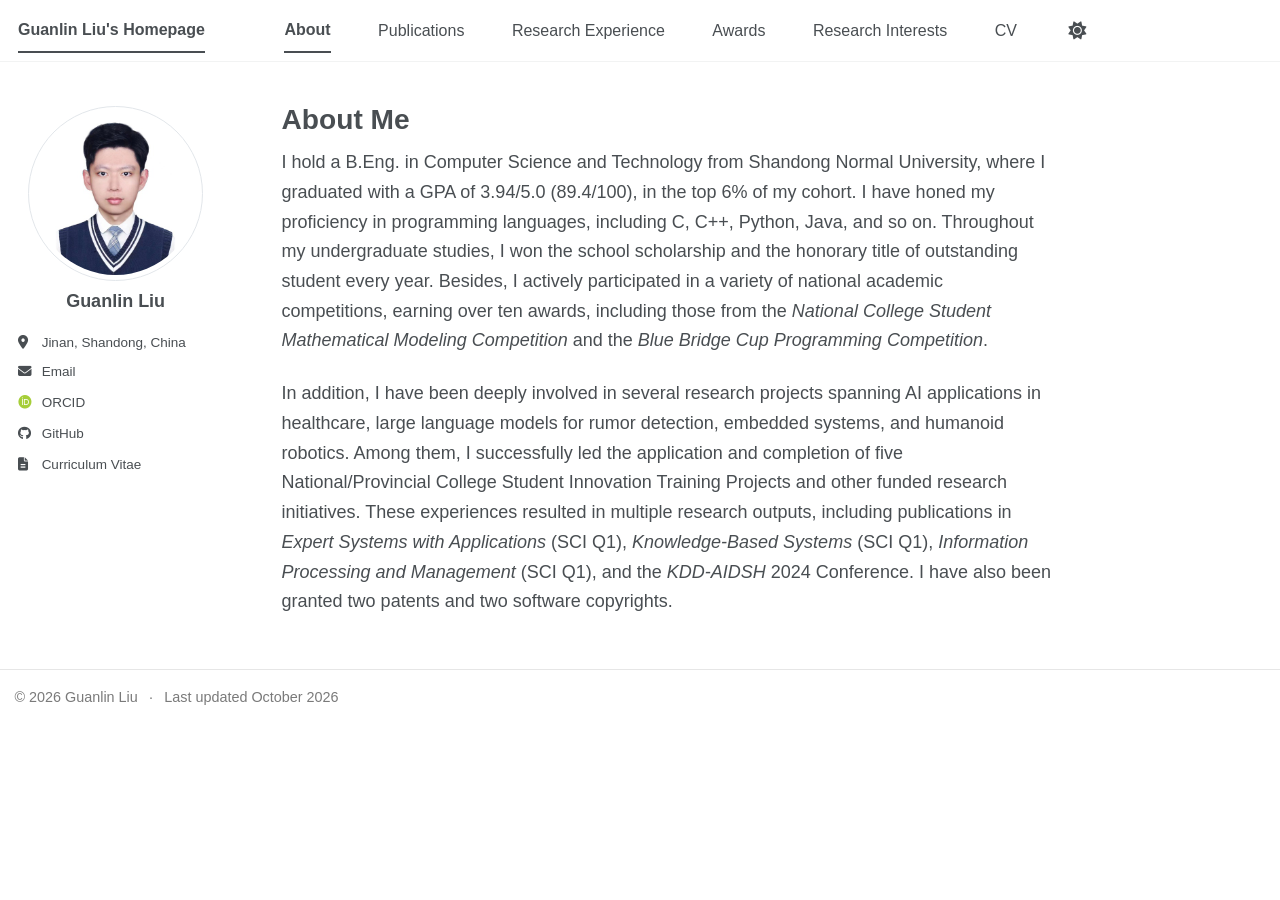
==== commit cb4b3841: "Show the user's own CV pdf and slim the CV page down to a viewer" ====
--- a/index.html
+++ b/index.html
@@ -14,7 +14,7 @@
 <script>document.documentElement.className = document.documentElement.className.replace(/\bno-js\b/g, '') + ' js ';</script>
 <link rel="stylesheet" href="assets/css/main.css">
 <link rel="stylesheet" href="assets/css/fontawesome.css">
-<link rel="stylesheet" href="assets/css/custom.css?v=1791995353">
+<link rel="stylesheet" href="assets/css/custom.css?v=1791999027">
 <link rel="icon" href="images/favicon.svg" type="image/svg+xml">
 </head>
 <body>
@@ -83,24 +83,6 @@
 <em>Knowledge-Based Systems</em> (SCI Q1), <em>Information Processing and Management</em> (SCI Q1), and
 the <em>KDD-AIDSH</em> 2024 Conference. I have also been granted two patents and two software copyrights.</p>
 
-<h2>Selected Publications</h2>
-<div class="pub">
-  <div class="pub__body">
-    <div class="pub__title">DNMDR: Dynamic Networks and Multi-view Drug Representations for Safe Medication Recommendation <span class="badge-pill badge-pill--alt">first author</span></div>
-    <div class="pub__authors"><strong>G. Liu</strong>, X. Yu, Z. Liu, S. Liu, X. Li, X. Fan, X. Zheng</div>
-    <div class="pub__venue"><em>Knowledge-Based Systems</em> <span class="badge-pill">IF 8.0</span>, 2025. <span class="pub__links">[<a href="https://doi.org/10.1016/j.knosys.2025.114327">DOI</a>]</span></div>
-  </div>
-</div>
-<figure class="pub-figure">
-  <img src="images/DNMDR_model.png" alt="The DNMDR architecture: dynamic graph construction, longitudinal patient representation, multi-view drug representation and medication combination prediction" loading="lazy" />
-  <figcaption><strong>Figure 1.</strong> The DNMDR architecture. A patient&rsquo;s visits are turned
-  into a weighted dynamic graph and encoded longitudinally with GA-LSTM and GRU branches, while drugs
-  are embedded from three views &mdash; molecular graphs (MPNN), an EHR graph and a DDI graph (GAT),
-  and key&ndash;value pairs; the two representations are fused to predict the medication combination
-  under DDI, multi-label and loss constraints.</figcaption>
-</figure>
-
-<p class="view-all"><a href="publications/index.html">View all publications &rarr;</a></p>
 
       </section>
     </div>
--- a/assets/css/custom.css
+++ b/assets/css/custom.css
@@ -342,6 +342,26 @@
   margin-bottom: 0.25em;
 }
 
+/* ---------- inline PDF viewer on the CV page ---------- */
+.pdf-viewer {
+  margin-top: 1.8em;
+}
+.pdf-viewer iframe {
+  display: block;
+  width: 100%;
+  height: 85vh;
+  min-height: 720px;
+  border: 1px solid #e2e6ea;
+  border-radius: 6px;
+  background: #fff;
+}
+@media (max-width: 47.9em) {
+  .pdf-viewer iframe {
+    height: 70vh;
+    min-height: 520px;
+  }
+}
+
 /* ---------- research experience entries ----------
    Header (title, date, supervisor) sits in a blue-barred box; the figure and the
    description below it are indented to line up with the header text. */
@@ -357,6 +377,31 @@
 .re-item > p {
   padding-left: calc(3px + 0.85em);
 }
+/* supervisor on the left, date on the right, on the same line */
+.re-meta {
+  display: flex;
+  justify-content: space-between;
+  align-items: baseline;
+  gap: 1em;
+}
+/* the page title on Research Experience is given exactly the treatment the
+   section headings use, so it matches "Professional Experience": same size,
+   same weight, same rule under it, same padding and spacing */
+.page-research .page__title {
+  font-size: 1.25em;
+  line-height: 1.2;
+  font-weight: bold;
+  margin: 0 0 0.5em;
+  padding-bottom: 0.25em;
+  border-bottom: 1px solid #e6e6e6;
+}
+
+.re-item > p {
+  /* slightly smaller than the supervisor line in the header, so the two are
+     easy to tell apart */
+  font-size: 0.85em;
+}
+
 .re-item .pub-figure {
   margin: 0 0 1em;
 }
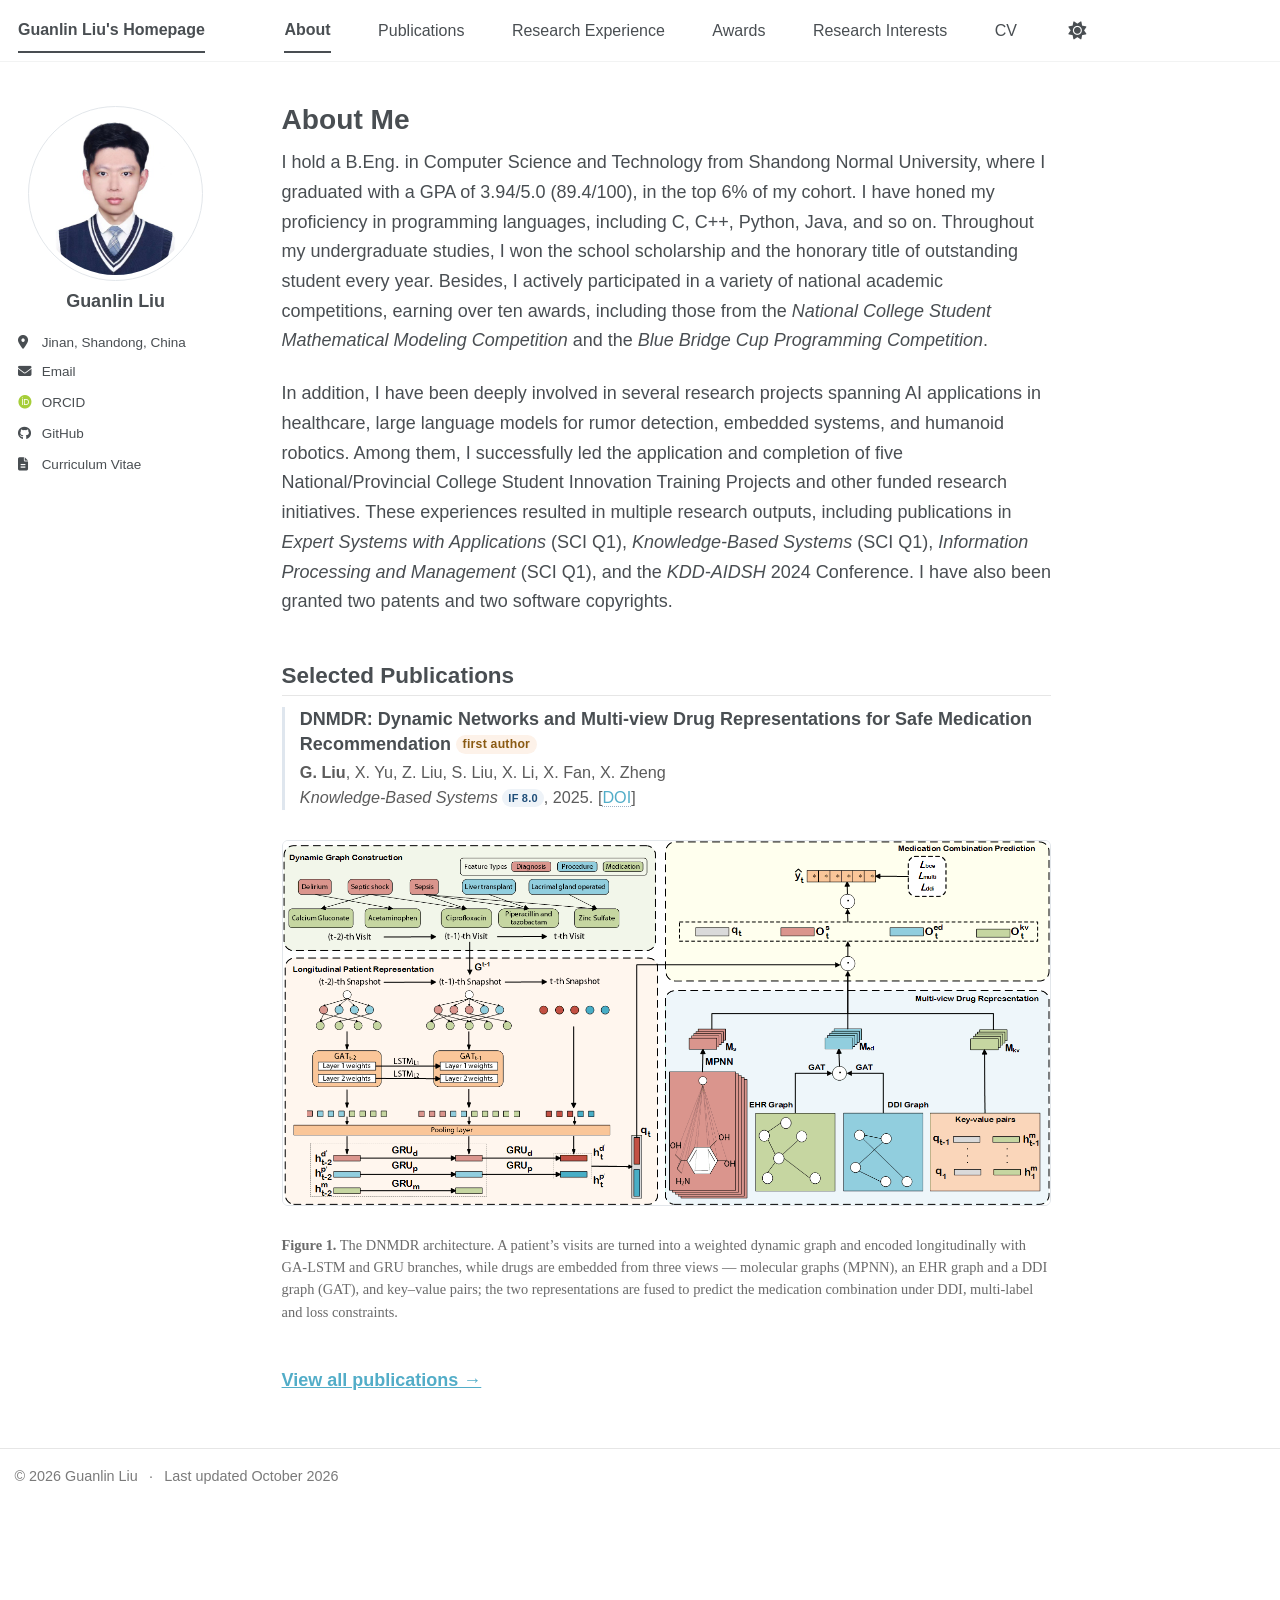
==== commit 0e10d88d: "Add the six research and professional experience figures" ====
--- a/index.html
+++ b/index.html
@@ -14,7 +14,7 @@
 <script>document.documentElement.className = document.documentElement.className.replace(/\bno-js\b/g, '') + ' js ';</script>
 <link rel="stylesheet" href="assets/css/main.css">
 <link rel="stylesheet" href="assets/css/fontawesome.css">
-<link rel="stylesheet" href="assets/css/custom.css?v=1791999027">
+<link rel="stylesheet" href="assets/css/custom.css?v=1791999939">
 <link rel="icon" href="images/favicon.svg" type="image/svg+xml">
 </head>
 <body>
@@ -83,6 +83,24 @@
 <em>Knowledge-Based Systems</em> (SCI Q1), <em>Information Processing and Management</em> (SCI Q1), and
 the <em>KDD-AIDSH</em> 2024 Conference. I have also been granted two patents and two software copyrights.</p>
 
+<h2>Selected Publications</h2>
+<div class="pub">
+  <div class="pub__body">
+    <div class="pub__title">DNMDR: Dynamic Networks and Multi-view Drug Representations for Safe Medication Recommendation <span class="badge-pill badge-pill--alt">first author</span></div>
+    <div class="pub__authors"><strong>G. Liu</strong>, X. Yu, Z. Liu, S. Liu, X. Li, X. Fan, X. Zheng</div>
+    <div class="pub__venue"><em>Knowledge-Based Systems</em> <span class="badge-pill">IF 8.0</span>, 2025. <span class="pub__links">[<a href="https://doi.org/10.1016/j.knosys.2025.114327">DOI</a>]</span></div>
+  </div>
+</div>
+<figure class="pub-figure">
+  <img src="images/DNMDR_model.png" alt="The DNMDR architecture: dynamic graph construction, longitudinal patient representation, multi-view drug representation and medication combination prediction" loading="lazy" />
+  <figcaption><strong>Figure 1.</strong> The DNMDR architecture. A patient&rsquo;s visits are turned
+  into a weighted dynamic graph and encoded longitudinally with GA-LSTM and GRU branches, while drugs
+  are embedded from three views &mdash; molecular graphs (MPNN), an EHR graph and a DDI graph (GAT),
+  and key&ndash;value pairs; the two representations are fused to predict the medication combination
+  under DDI, multi-label and loss constraints.</figcaption>
+</figure>
+
+<p class="view-all"><a href="publications/index.html">View all publications &rarr;</a></p>
 
       </section>
     </div>
--- a/assets/css/custom.css
+++ b/assets/css/custom.css
@@ -404,6 +404,13 @@
 
 .re-item .pub-figure {
   margin: 0 0 1em;
+}
+
+/* the funder sits on the same row as the date: a touch smaller than the default
+   0.9em so the two fit side by side on one line */
+.re-funder {
+  font-size: 0.85em;
+  min-width: 0;
 }
 
 /* ---------- publication figure ---------- */
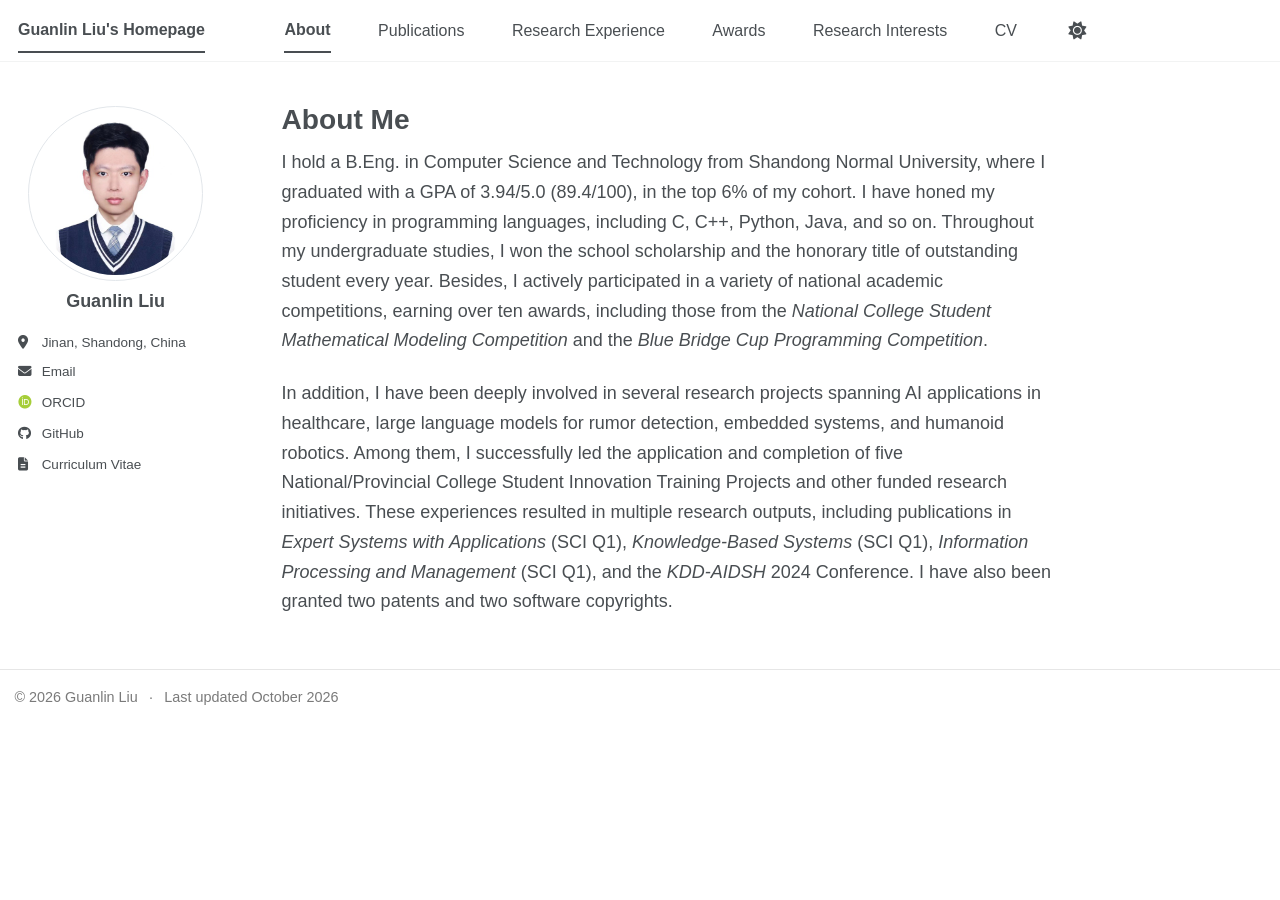
==== commit 5eebf1dd: "Restore the CV viewer, the barred Research Grants, the hidden Selected Publications and drop a stray" ====
--- a/index.html
+++ b/index.html
@@ -83,24 +83,6 @@
 <em>Knowledge-Based Systems</em> (SCI Q1), <em>Information Processing and Management</em> (SCI Q1), and
 the <em>KDD-AIDSH</em> 2024 Conference. I have also been granted two patents and two software copyrights.</p>
 
-<h2>Selected Publications</h2>
-<div class="pub">
-  <div class="pub__body">
-    <div class="pub__title">DNMDR: Dynamic Networks and Multi-view Drug Representations for Safe Medication Recommendation <span class="badge-pill badge-pill--alt">first author</span></div>
-    <div class="pub__authors"><strong>G. Liu</strong>, X. Yu, Z. Liu, S. Liu, X. Li, X. Fan, X. Zheng</div>
-    <div class="pub__venue"><em>Knowledge-Based Systems</em> <span class="badge-pill">IF 8.0</span>, 2025. <span class="pub__links">[<a href="https://doi.org/10.1016/j.knosys.2025.114327">DOI</a>]</span></div>
-  </div>
-</div>
-<figure class="pub-figure">
-  <img src="images/DNMDR_model.png" alt="The DNMDR architecture: dynamic graph construction, longitudinal patient representation, multi-view drug representation and medication combination prediction" loading="lazy" />
-  <figcaption><strong>Figure 1.</strong> The DNMDR architecture. A patient&rsquo;s visits are turned
-  into a weighted dynamic graph and encoded longitudinally with GA-LSTM and GRU branches, while drugs
-  are embedded from three views &mdash; molecular graphs (MPNN), an EHR graph and a DDI graph (GAT),
-  and key&ndash;value pairs; the two representations are fused to predict the medication combination
-  under DDI, multi-label and loss constraints.</figcaption>
-</figure>
-
-<p class="view-all"><a href="publications/index.html">View all publications &rarr;</a></p>
 
       </section>
     </div>
